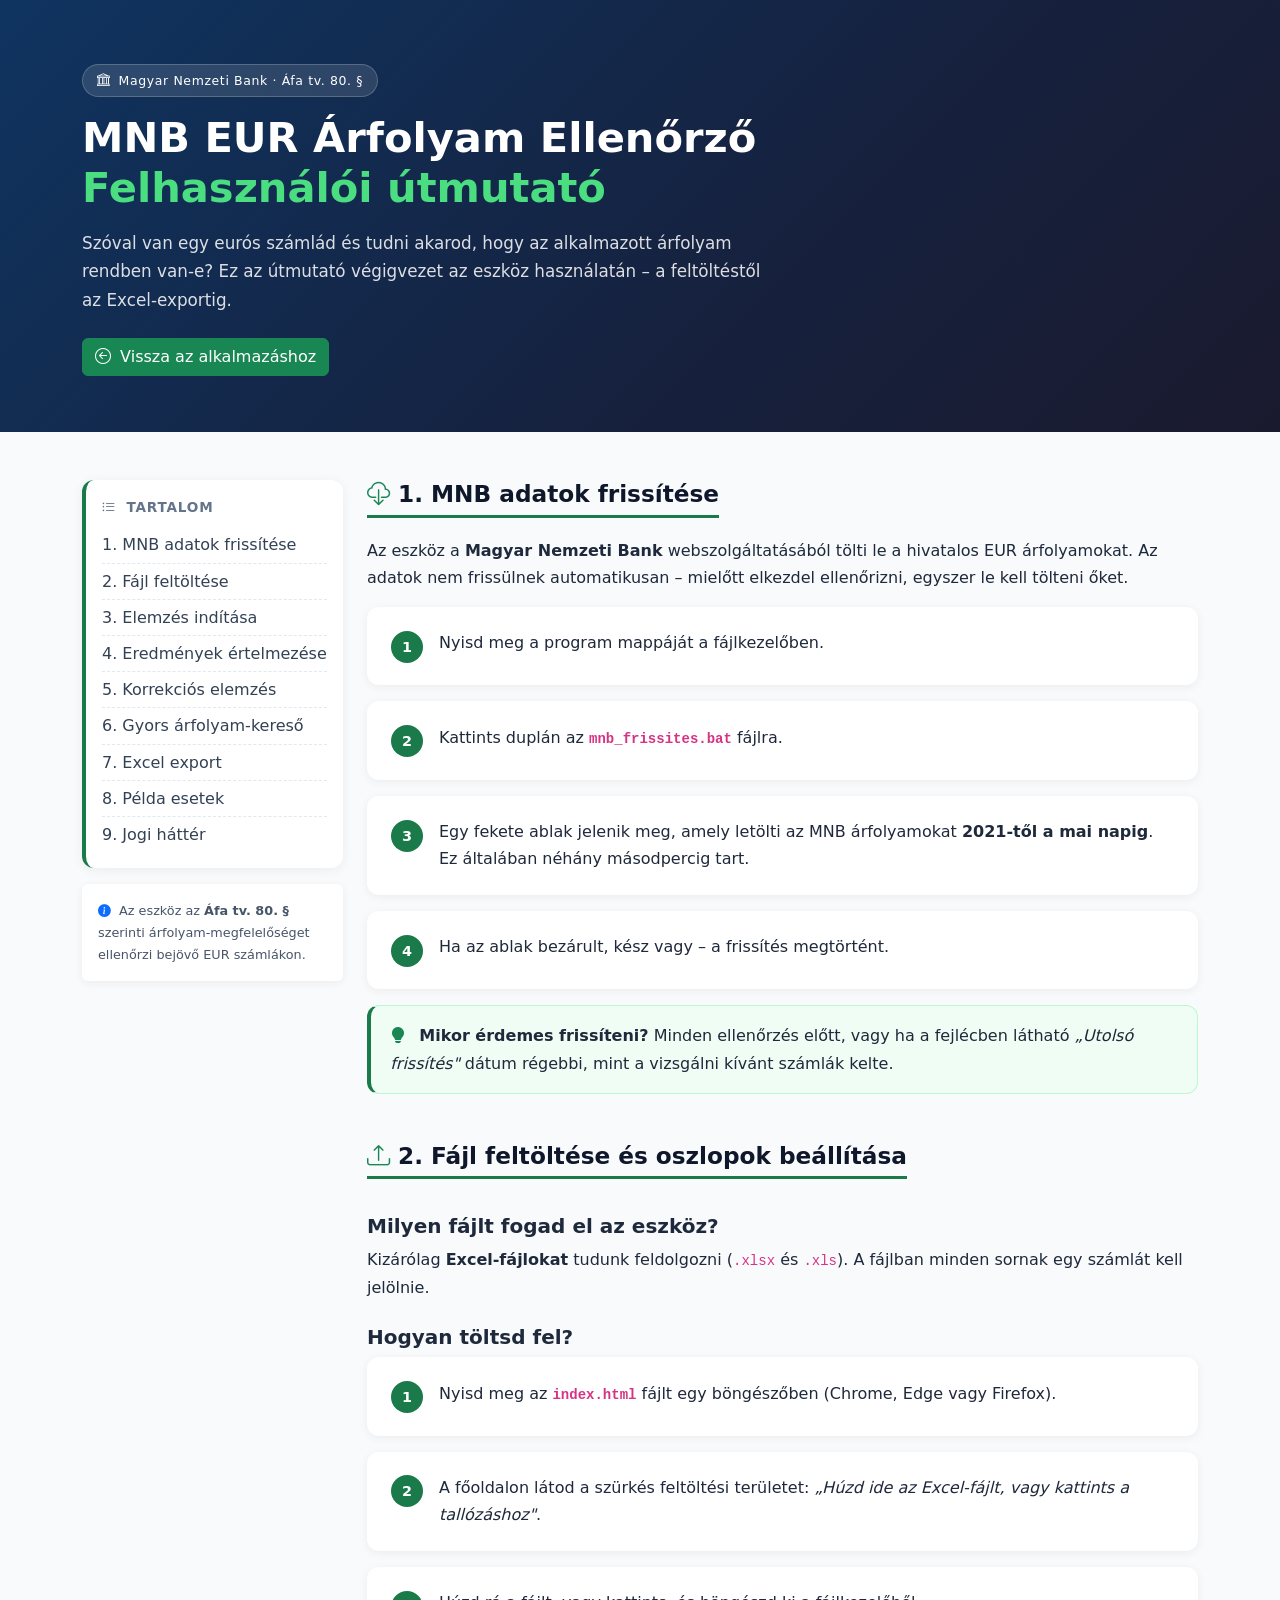
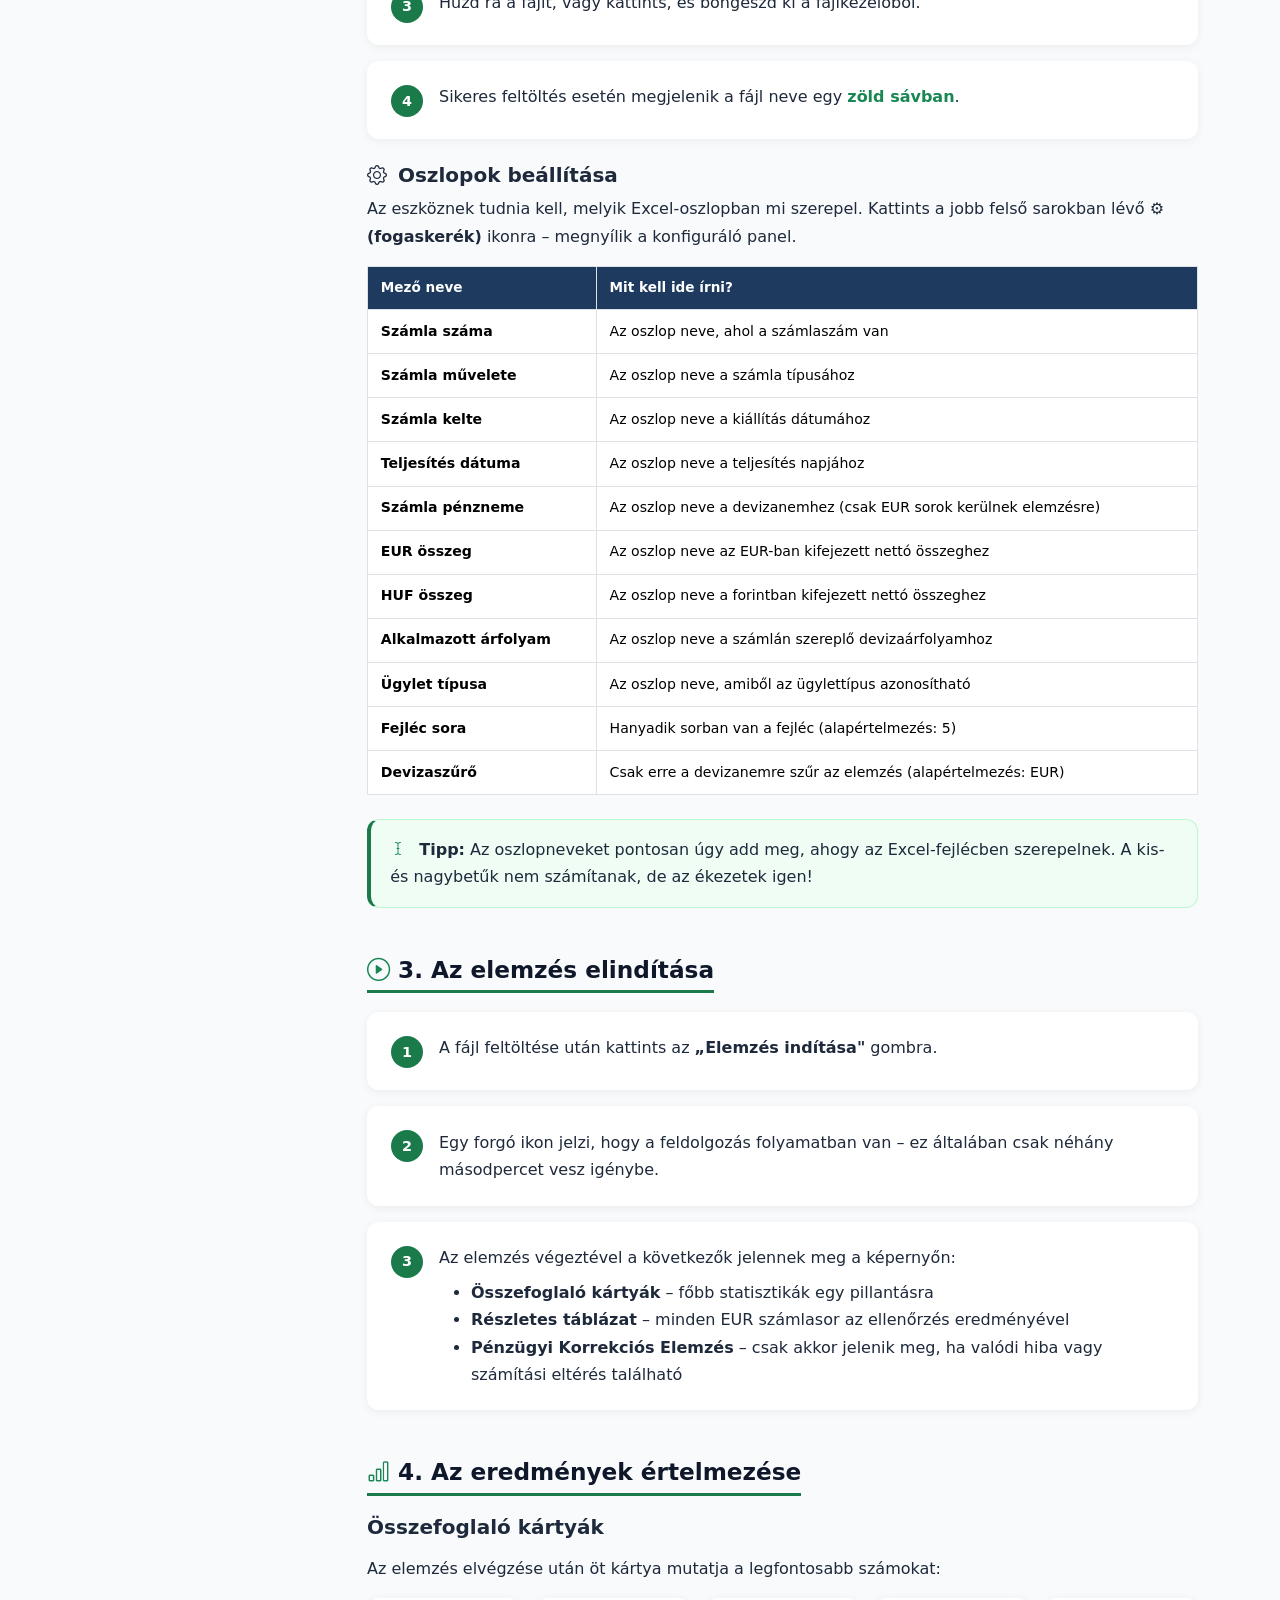
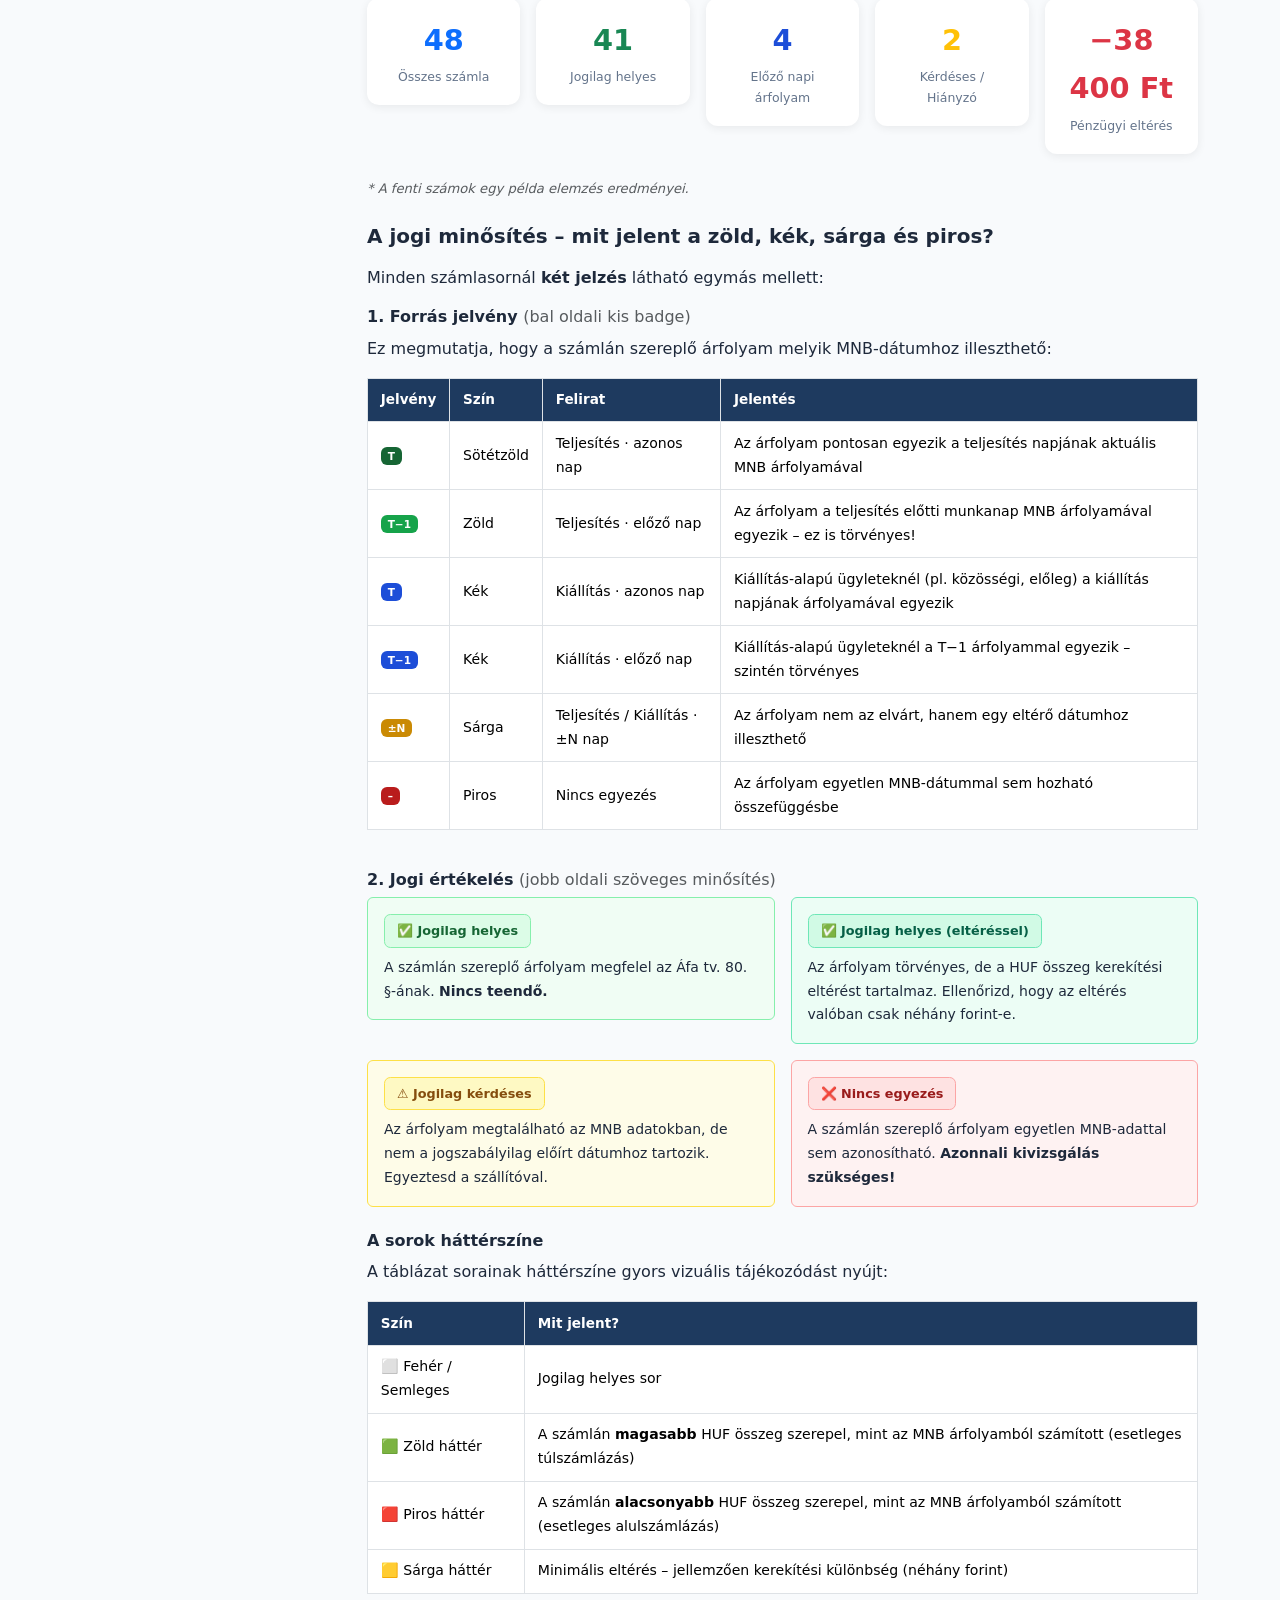
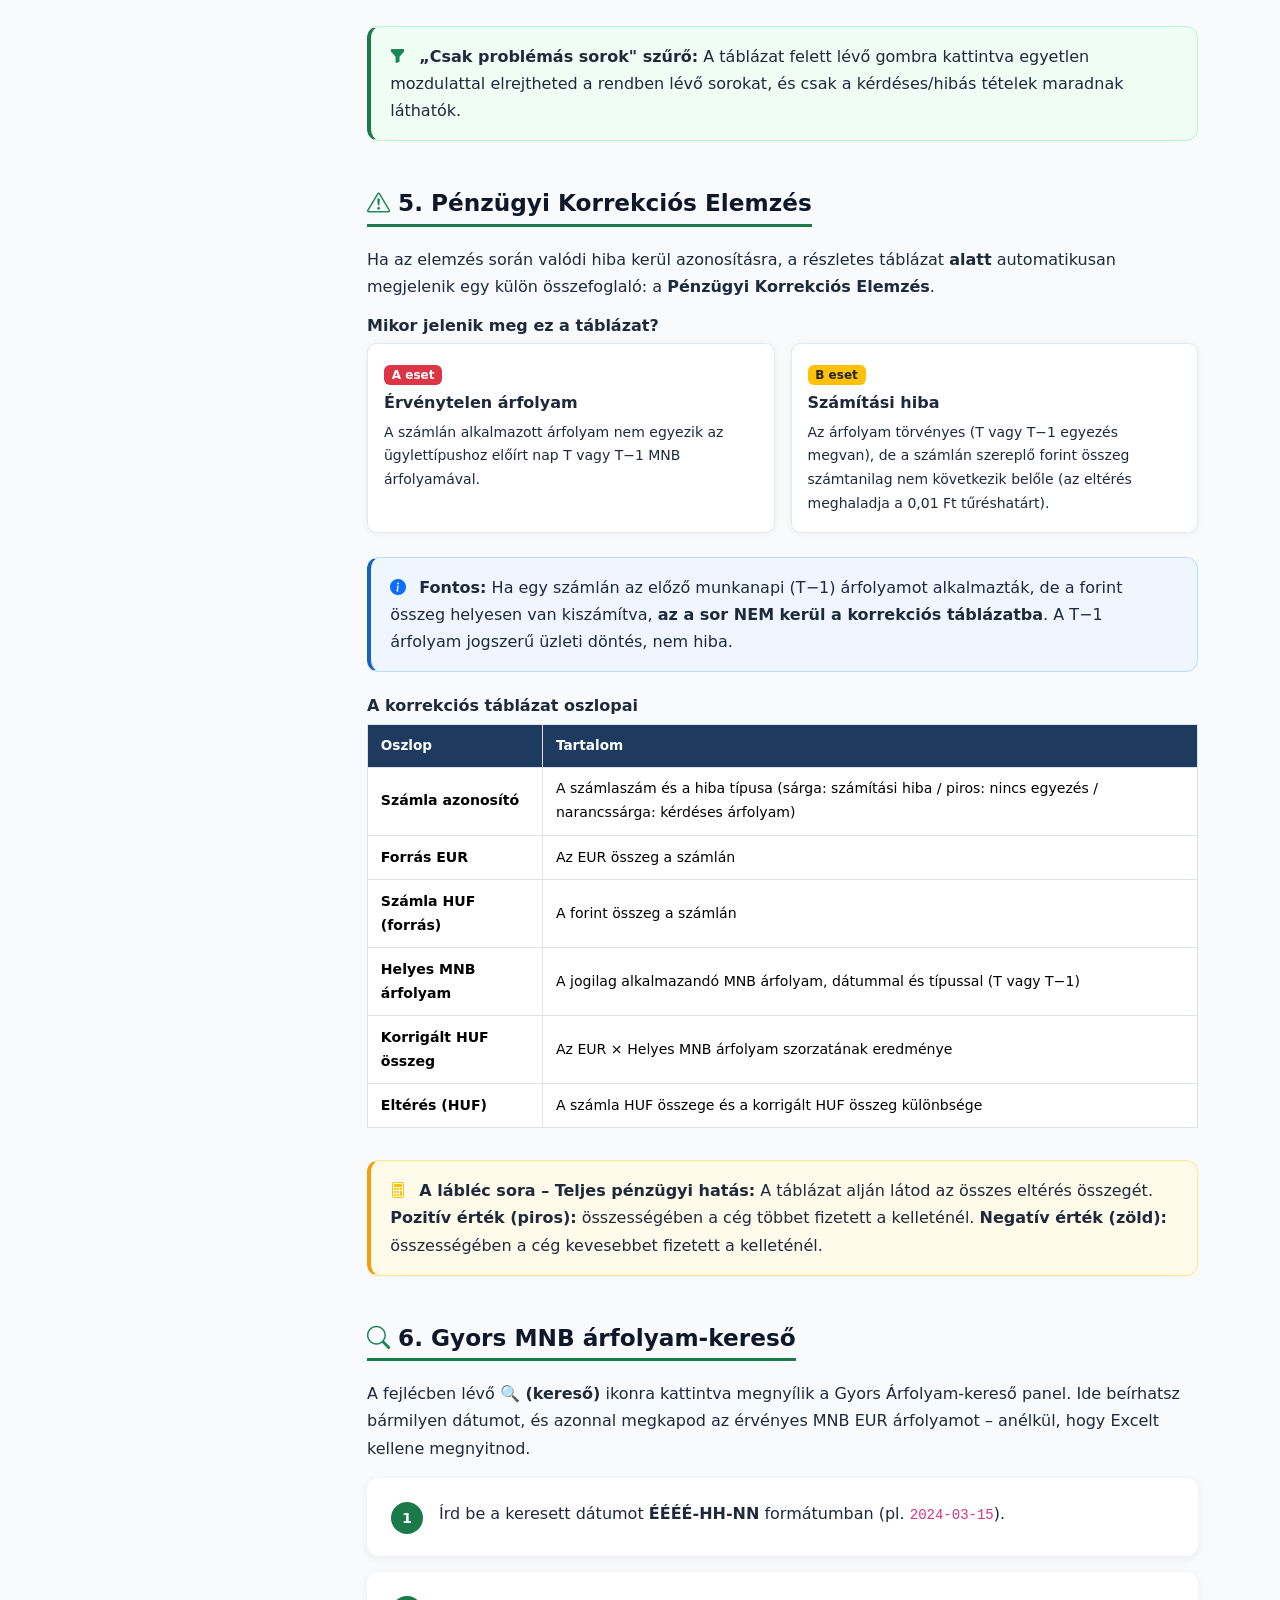
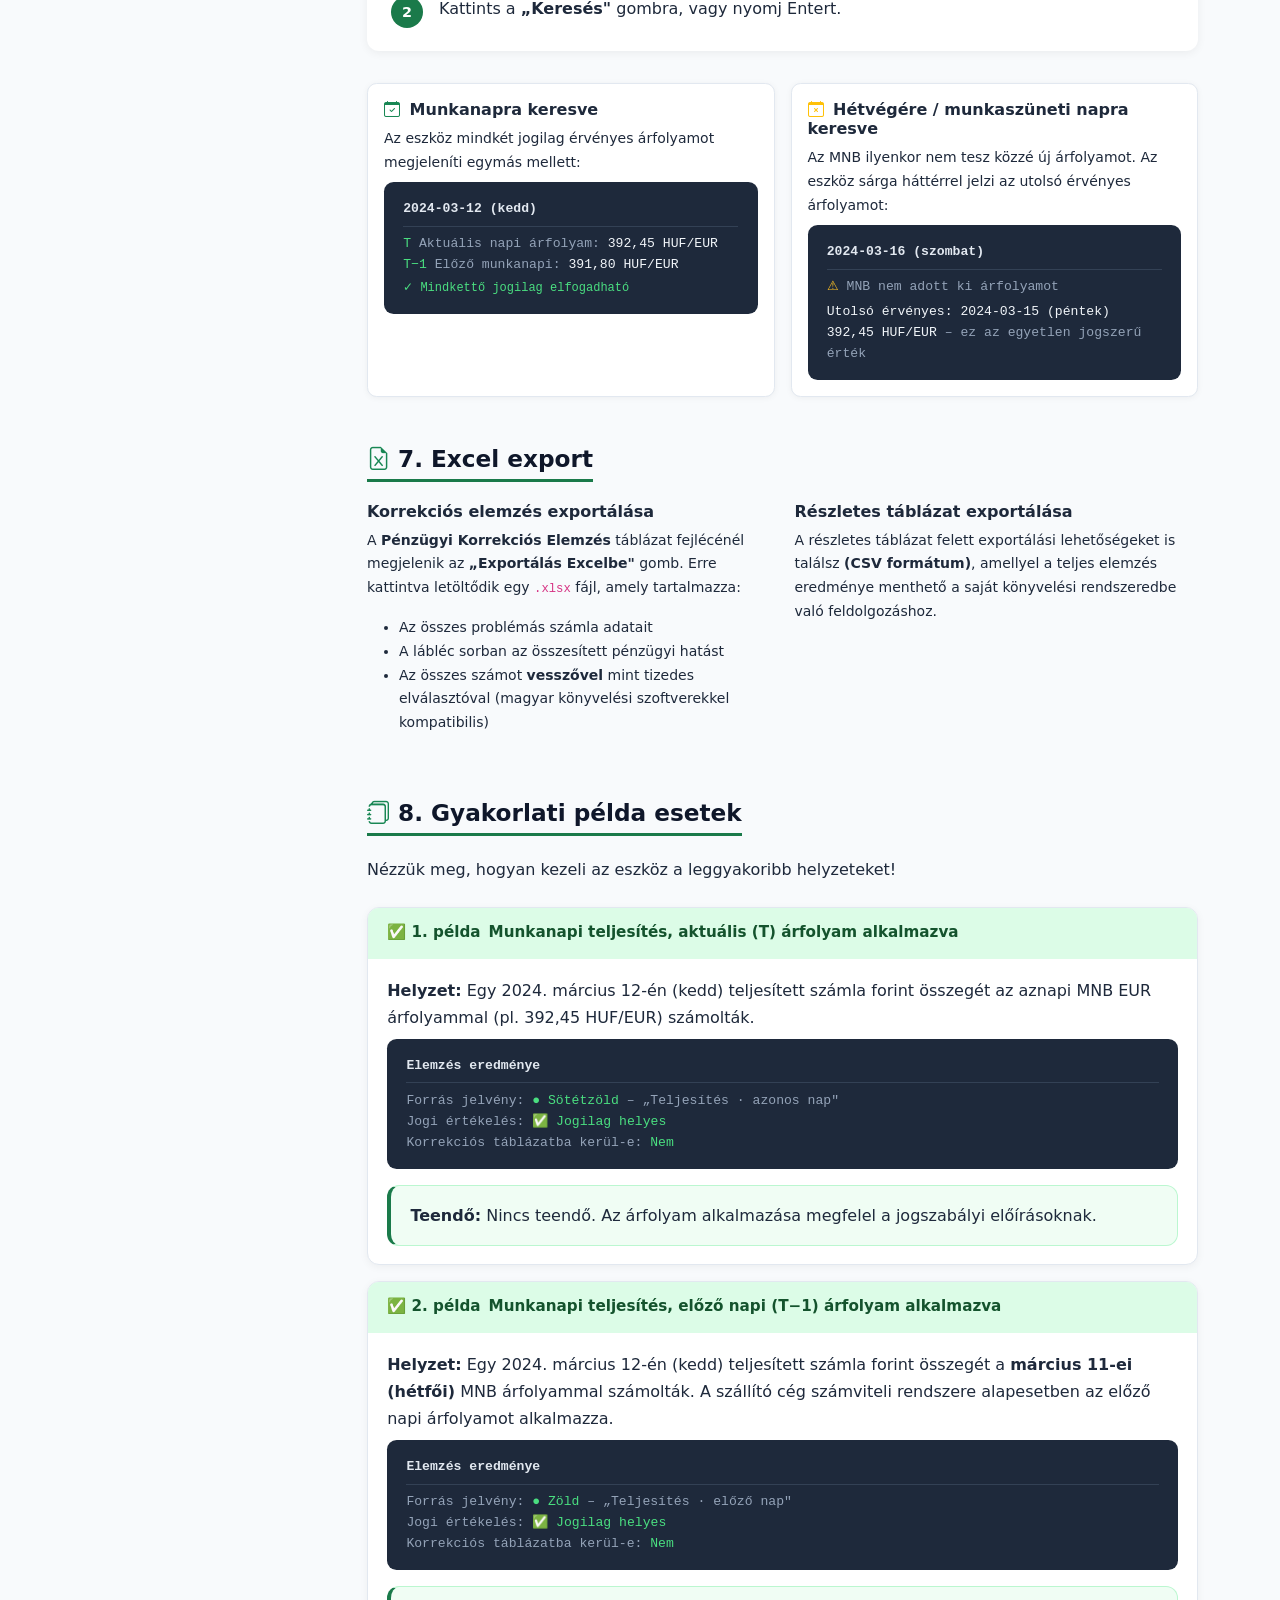
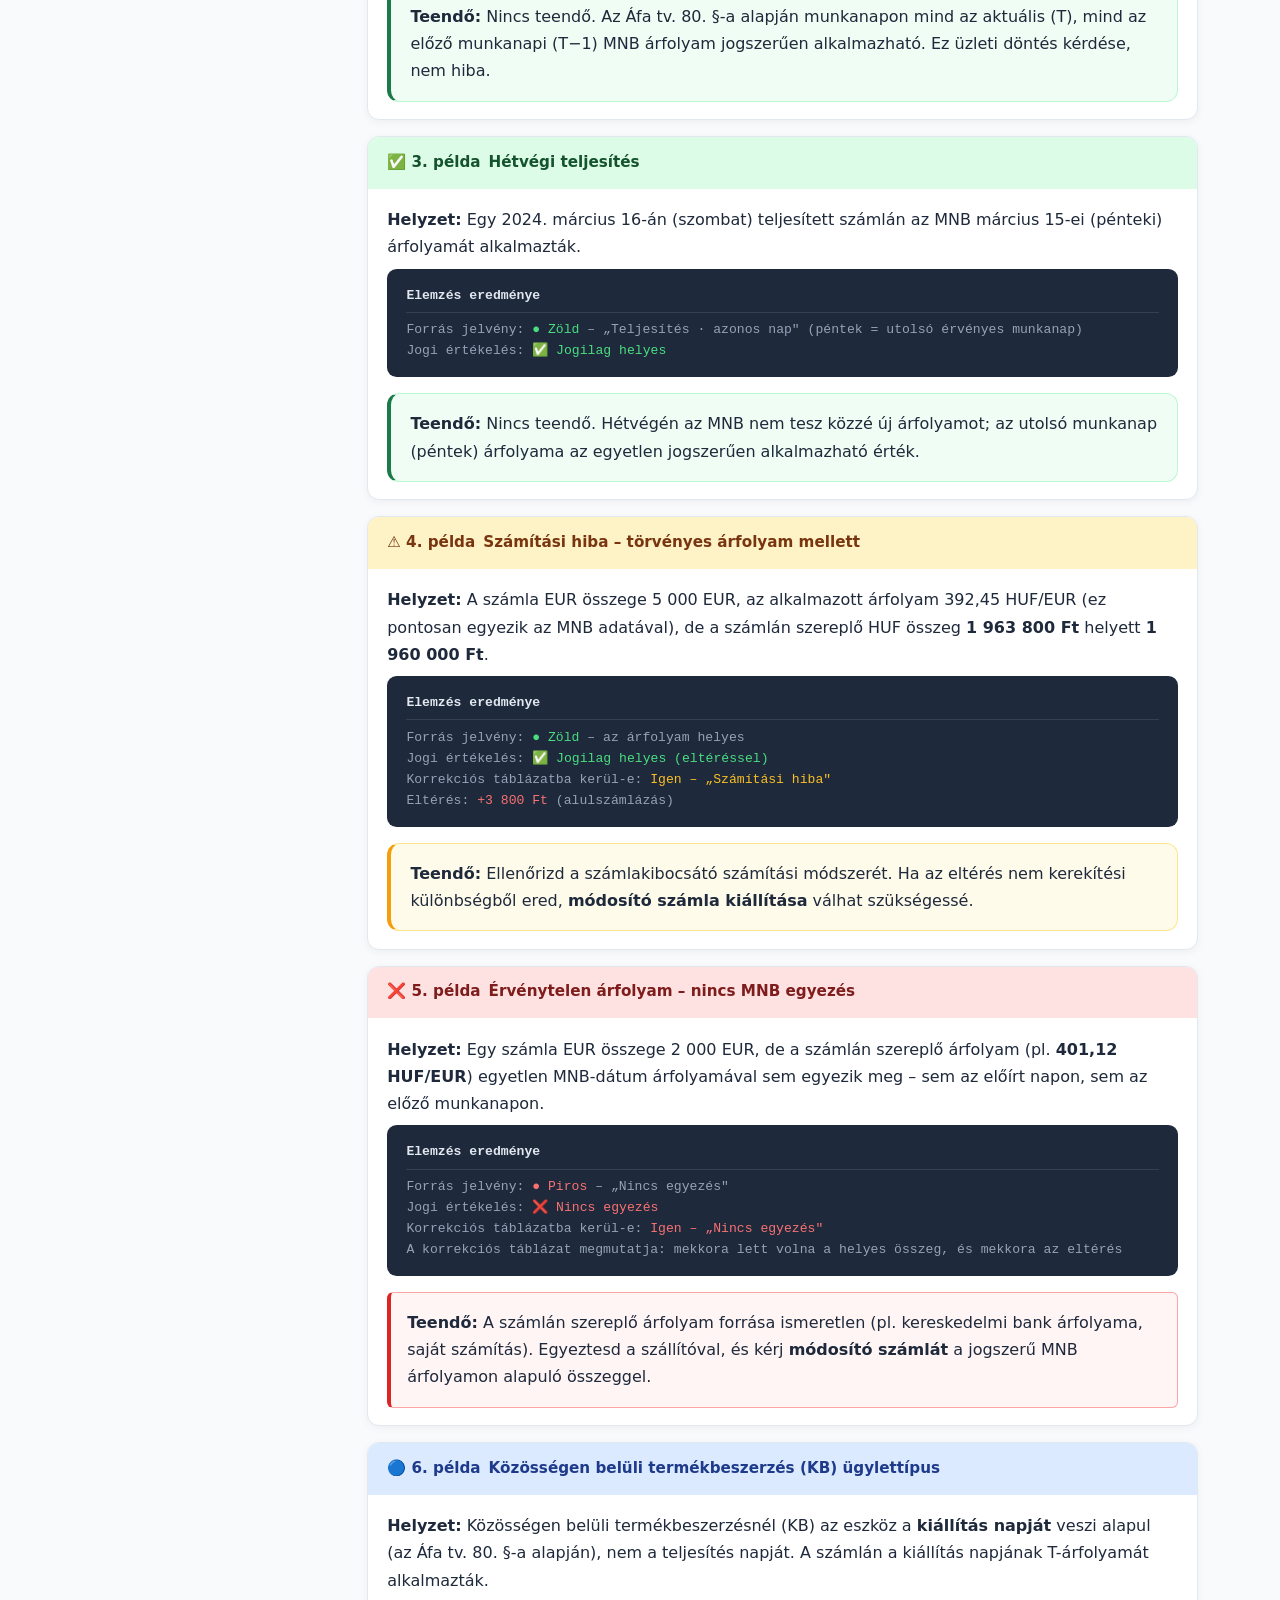
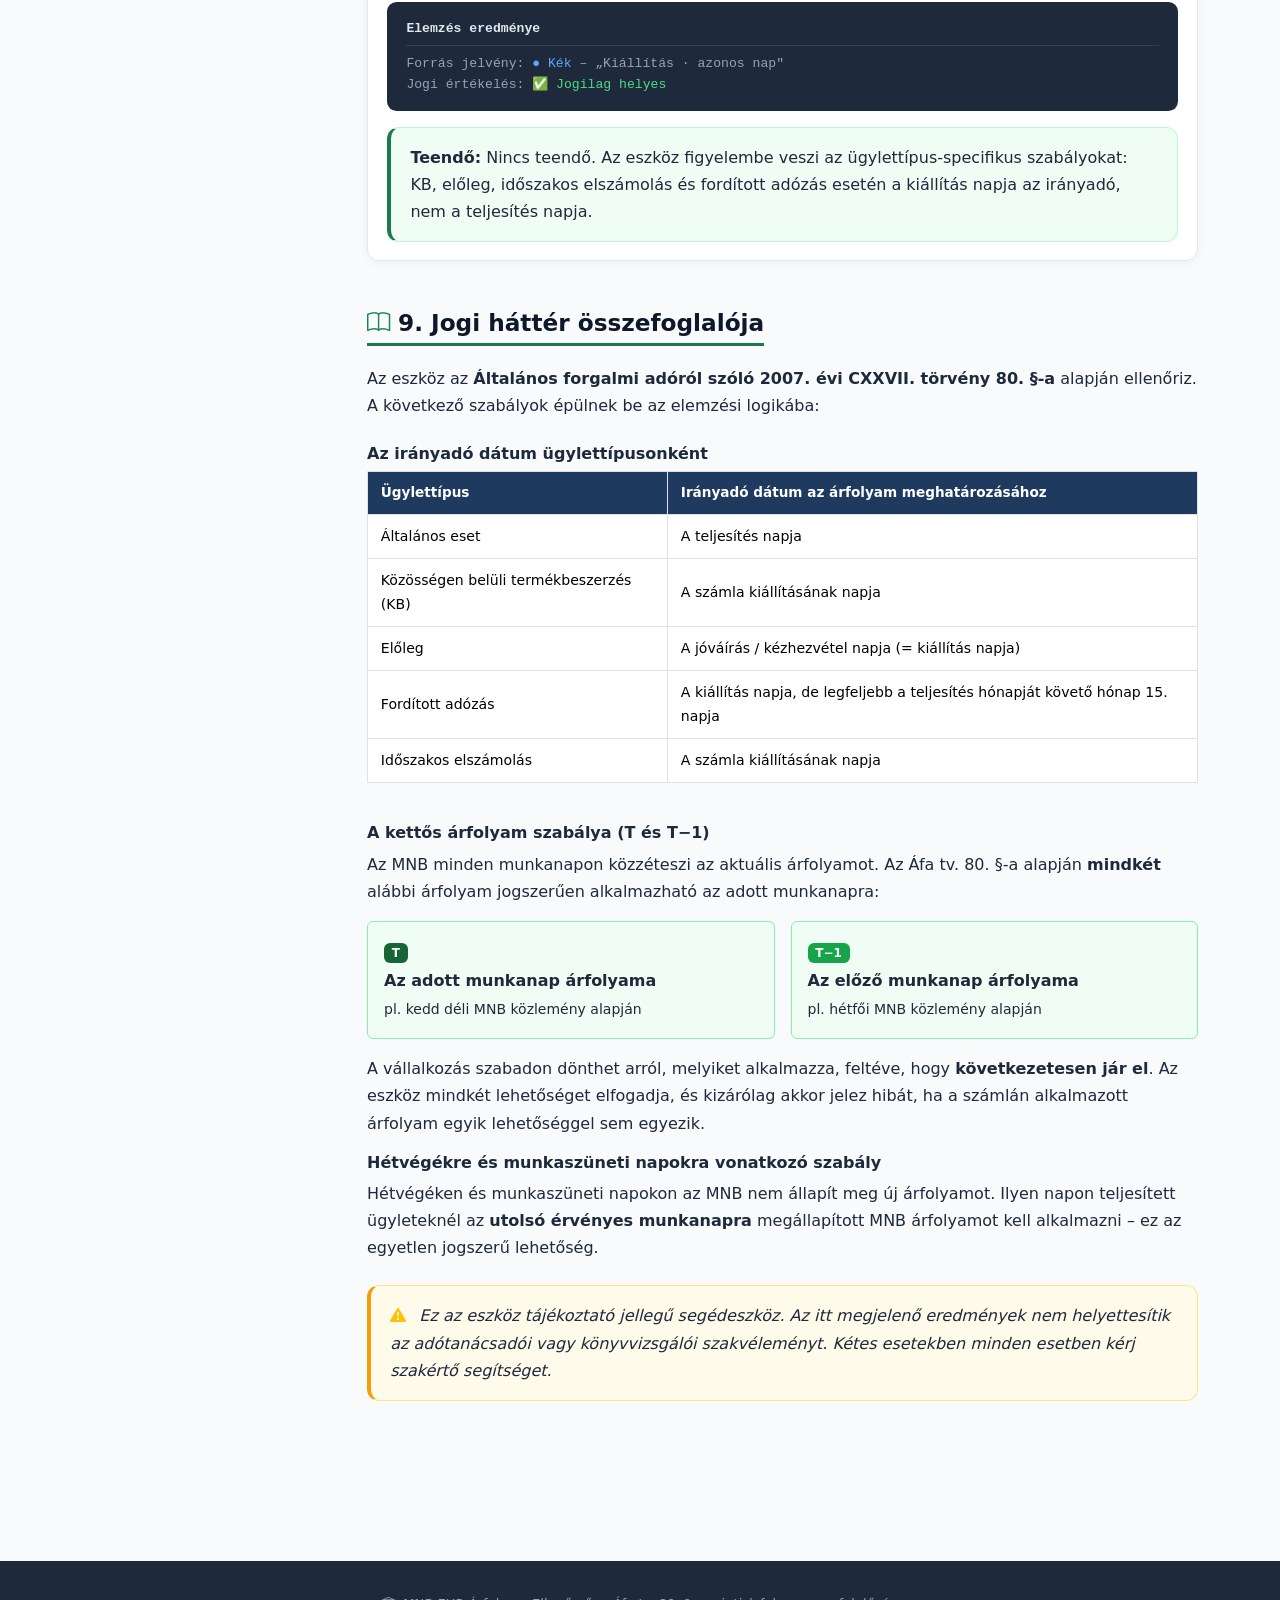
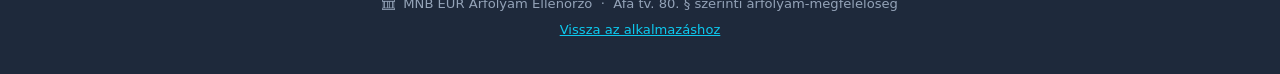
==== felhasznaloi-leiras.html @ d0b4d575 "Felhasználói leírás HTML oldal létrehozása Barátságos, tegező hangnemű felhasználói útmutató a READM" ====
<!DOCTYPE html>
<html lang="hu">
<head>
  <meta charset="UTF-8">
  <meta name="viewport" content="width=device-width, initial-scale=1.0">
  <title>Felhasználói leírás – MNB EUR Árfolyam Ellenőrző</title>

  <!-- Bootstrap 5.3 -->
  <link href="https://cdn.jsdelivr.net/npm/bootstrap@5.3.0/dist/css/bootstrap.min.css" rel="stylesheet">
  <!-- Bootstrap Icons -->
  <link rel="stylesheet" href="https://cdn.jsdelivr.net/npm/bootstrap-icons@1.11.0/font/bootstrap-icons.min.css">
  <!-- Font Awesome -->
  <link rel="stylesheet" href="https://cdnjs.cloudflare.com/ajax/libs/font-awesome/6.4.0/css/all.min.css">

  <style>
    :root {
      --brand-green:   #1a7a4a;
      --brand-blue:    #1565c0;
      --accent-amber:  #f59e0b;
      --accent-red:    #dc2626;
      --bg-light:      #f8fafc;
      --card-radius:   .75rem;
    }

    body {
      background: var(--bg-light);
      font-family: 'Segoe UI', system-ui, sans-serif;
      color: #1e293b;
      line-height: 1.7;
    }

    /* ── Hero ── */
    .hero {
      background: linear-gradient(135deg, #0f3460 0%, #16213e 60%, #1a1a2e 100%);
      color: #fff;
      padding: 4rem 0 3.5rem;
    }
    .hero .badge-pill {
      background: rgba(255,255,255,.12);
      border: 1px solid rgba(255,255,255,.2);
      color: #fff;
      border-radius: 50px;
      padding: .3rem .9rem;
      font-size: .78rem;
      letter-spacing: .05em;
    }
    .hero h1 { font-size: clamp(1.7rem, 4vw, 2.6rem); font-weight: 800; line-height: 1.2; }
    .hero .lead { font-size: 1.05rem; opacity: .85; max-width: 680px; }

    /* ── TOC ── */
    .toc-card {
      background: #fff;
      border-radius: var(--card-radius);
      border-left: 4px solid var(--brand-green);
      box-shadow: 0 2px 12px rgba(0,0,0,.06);
    }
    .toc-card a {
      color: #334155;
      text-decoration: none;
      display: block;
      padding: .25rem 0;
      border-bottom: 1px dashed #e2e8f0;
      transition: color .15s;
    }
    .toc-card a:last-child { border-bottom: none; }
    .toc-card a:hover { color: var(--brand-green); padding-left: 4px; }

    /* ── Section headings ── */
    .section-heading {
      font-size: 1.45rem;
      font-weight: 700;
      color: #0f172a;
      padding-bottom: .4rem;
      border-bottom: 3px solid var(--brand-green);
      display: inline-block;
      margin-bottom: 1.2rem;
    }

    /* ── Step cards ── */
    .step-card {
      background: #fff;
      border-radius: var(--card-radius);
      box-shadow: 0 2px 10px rgba(0,0,0,.06);
      padding: 1.4rem 1.5rem;
      margin-bottom: 1rem;
      display: flex;
      gap: 1rem;
      align-items: flex-start;
    }
    .step-num {
      background: var(--brand-green);
      color: #fff;
      width: 2rem;
      height: 2rem;
      border-radius: 50%;
      display: flex;
      align-items: center;
      justify-content: center;
      font-weight: 700;
      font-size: .9rem;
      flex-shrink: 0;
      margin-top: .1rem;
    }

    /* ── Info box ── */
    .info-box {
      background: #eff6ff;
      border: 1px solid #bfdbfe;
      border-left: 4px solid var(--brand-blue);
      border-radius: var(--card-radius);
      padding: 1rem 1.2rem;
    }
    .warning-box {
      background: #fffbeb;
      border: 1px solid #fde68a;
      border-left: 4px solid var(--accent-amber);
      border-radius: var(--card-radius);
      padding: 1rem 1.2rem;
    }
    .tip-box {
      background: #f0fdf4;
      border: 1px solid #bbf7d0;
      border-left: 4px solid var(--brand-green);
      border-radius: var(--card-radius);
      padding: 1rem 1.2rem;
    }

    /* ── Badge colours ── */
    .badge-darkgreen { background: #166534; color: #fff; }
    .badge-green     { background: #16a34a; color: #fff; }
    .badge-blue      { background: #1d4ed8; color: #fff; }
    .badge-yellow    { background: #ca8a04; color: #fff; }
    .badge-red       { background: #b91c1c; color: #fff; }

    /* ── Result badges ── */
    .result-ok      { background: #dcfce7; color: #166534; border: 1px solid #86efac; }
    .result-ok-dev  { background: #d1fae5; color: #065f46; border: 1px solid #6ee7b7; }
    .result-warn    { background: #fef9c3; color: #854d0e; border: 1px solid #fde047; }
    .result-err     { background: #fee2e2; color: #991b1b; border: 1px solid #fca5a5; }

    .result-badge {
      display: inline-block;
      border-radius: .4rem;
      padding: .3rem .75rem;
      font-size: .8rem;
      font-weight: 600;
    }

    /* ── Table styling ── */
    .doc-table th {
      background: #1e3a5f;
      color: #fff;
      font-weight: 600;
      font-size: .85rem;
    }
    .doc-table { font-size: .88rem; }
    .doc-table td, .doc-table th { padding: .6rem .8rem; vertical-align: middle; }
    .doc-table tbody tr:nth-child(even) { background: #f8fafc; }

    /* ── Example cards ── */
    .example-card {
      border-radius: var(--card-radius);
      border: 1px solid #e2e8f0;
      background: #fff;
      box-shadow: 0 2px 8px rgba(0,0,0,.05);
      overflow: hidden;
    }
    .example-card .example-header {
      padding: .8rem 1.2rem;
      font-weight: 700;
      font-size: .95rem;
      display: flex;
      align-items: center;
      gap: .5rem;
    }
    .ex-ok     .example-header { background: #dcfce7; color: #14532d; }
    .ex-warn   .example-header { background: #fef3c7; color: #78350f; }
    .ex-error  .example-header { background: #fee2e2; color: #7f1d1d; }
    .ex-blue   .example-header { background: #dbeafe; color: #1e3a8a; }
    .example-card .example-body { padding: 1.1rem 1.2rem; }

    /* ── Screenshot mock ── */
    .screen-mock {
      background: #1e293b;
      border-radius: .6rem;
      padding: 1rem 1.2rem;
      color: #94a3b8;
      font-family: monospace;
      font-size: .82rem;
      line-height: 1.6;
    }
    .screen-mock .sm-green { color: #4ade80; }
    .screen-mock .sm-blue  { color: #60a5fa; }
    .screen-mock .sm-red   { color: #f87171; }
    .screen-mock .sm-yellow{ color: #fbbf24; }
    .screen-mock .sm-white { color: #f1f5f9; }
    .screen-mock .sm-head  { color: #e2e8f0; font-weight: bold; border-bottom: 1px solid #334155; margin-bottom: .4rem; padding-bottom: .4rem; }

    /* ── Summary cards ── */
    .stat-card {
      background: #fff;
      border-radius: var(--card-radius);
      box-shadow: 0 2px 10px rgba(0,0,0,.07);
      padding: 1.1rem 1.2rem;
      text-align: center;
    }
    .stat-card .stat-num { font-size: 1.8rem; font-weight: 800; }
    .stat-card .stat-label { font-size: .78rem; color: #64748b; margin-top: .1rem; }

    /* ── Nav sticky ── */
    .doc-nav {
      position: sticky;
      top: 1rem;
    }

    /* ── Footer ── */
    .doc-footer {
      background: #1e293b;
      color: #94a3b8;
      font-size: .82rem;
      padding: 2rem 0;
      margin-top: 4rem;
      text-align: center;
    }

    @media (max-width: 767px) {
      .doc-nav { position: static; }
    }
  </style>
</head>
<body>

<!-- ══════════════════════════════════════════
     HERO
══════════════════════════════════════════ -->
<div class="hero">
  <div class="container">
    <span class="badge-pill mb-3 d-inline-block">
      <i class="bi bi-bank me-1"></i> Magyar Nemzeti Bank · Áfa tv. 80. §
    </span>
    <h1 class="mb-3">MNB EUR Árfolyam Ellenőrző<br><span style="color:#4ade80;">Felhasználói útmutató</span></h1>
    <p class="lead mb-4">
      Szóval van egy eurós számlád és tudni akarod, hogy az alkalmazott árfolyam rendben van-e?
      Ez az útmutató végigvezet az eszköz használatán – a feltöltéstől az Excel-exportig.
    </p>
    <a href="index.html" class="btn btn-success me-2">
      <i class="bi bi-arrow-left-circle me-1"></i> Vissza az alkalmazáshoz
    </a>
  </div>
</div>

<!-- ══════════════════════════════════════════
     TARTALOM
══════════════════════════════════════════ -->
<div class="container py-5">
  <div class="row g-4">

    <!-- ── Sidebar TOC ── -->
    <div class="col-lg-3 d-none d-lg-block">
      <div class="doc-nav">
        <div class="toc-card p-3">
          <p class="fw-bold mb-2" style="font-size:.85rem;color:#64748b;text-transform:uppercase;letter-spacing:.06em;">
            <i class="bi bi-list-ul me-1"></i> Tartalom
          </p>
          <a href="#frissites">1. MNB adatok frissítése</a>
          <a href="#feltoltes">2. Fájl feltöltése</a>
          <a href="#elemzes">3. Elemzés indítása</a>
          <a href="#eredmenyek">4. Eredmények értelmezése</a>
          <a href="#korrekcios">5. Korrekciós elemzés</a>
          <a href="#kereso">6. Gyors árfolyam-kereső</a>
          <a href="#export">7. Excel export</a>
          <a href="#peldak">8. Példa esetek</a>
          <a href="#jogi">9. Jogi háttér</a>
        </div>
        <div class="mt-3 p-3 rounded" style="background:#fff;box-shadow:0 2px 8px rgba(0,0,0,.06);font-size:.8rem;color:#475569;">
          <i class="bi bi-info-circle-fill text-primary me-1"></i>
          Az eszköz az <strong>Áfa tv. 80. §</strong> szerinti árfolyam-megfelelőséget ellenőrzi bejövő EUR számlákon.
        </div>
      </div>
    </div>

    <!-- ── Main content ── -->
    <div class="col-lg-9">

      <!-- ═══ 1. FRISSÍTÉS ═══ -->
      <section id="frissites" class="mb-5">
        <h2 class="section-heading"><i class="bi bi-cloud-download me-2 text-success"></i>1. MNB adatok frissítése</h2>
        <p>
          Az eszköz a <strong>Magyar Nemzeti Bank</strong> webszolgáltatásából tölti le a hivatalos EUR árfolyamokat.
          Az adatok nem frissülnek automatikusan – mielőtt elkezdel ellenőrizni, egyszer le kell tölteni őket.
        </p>

        <div class="step-card">
          <div class="step-num">1</div>
          <div>Nyisd meg a program mappáját a fájlkezelőben.</div>
        </div>
        <div class="step-card">
          <div class="step-num">2</div>
          <div>Kattints duplán az <strong><code>mnb_frissites.bat</code></strong> fájlra.</div>
        </div>
        <div class="step-card">
          <div class="step-num">3</div>
          <div>Egy fekete ablak jelenik meg, amely letölti az MNB árfolyamokat <strong>2021-től a mai napig</strong>. Ez általában néhány másodpercig tart.</div>
        </div>
        <div class="step-card">
          <div class="step-num">4</div>
          <div>Ha az ablak bezárult, kész vagy – a frissítés megtörtént.</div>
        </div>

        <div class="tip-box mt-3">
          <i class="bi bi-lightbulb-fill text-success me-2"></i>
          <strong>Mikor érdemes frissíteni?</strong> Minden ellenőrzés előtt, vagy ha a fejlécben látható
          <em>„Utolsó frissítés"</em> dátum régebbi, mint a vizsgálni kívánt számlák kelte.
        </div>
      </section>

      <!-- ═══ 2. FELTÖLTÉS ═══ -->
      <section id="feltoltes" class="mb-5">
        <h2 class="section-heading"><i class="bi bi-upload me-2 text-success"></i>2. Fájl feltöltése és oszlopok beállítása</h2>

        <h5 class="fw-semibold mt-3 mb-2">Milyen fájlt fogad el az eszköz?</h5>
        <p>
          Kizárólag <strong>Excel-fájlokat</strong> tudunk feldolgozni (<code>.xlsx</code> és <code>.xls</code>).
          A fájlban minden sornak egy számlát kell jelölnie.
        </p>

        <h5 class="fw-semibold mt-4 mb-2">Hogyan töltsd fel?</h5>
        <div class="step-card">
          <div class="step-num">1</div>
          <div>Nyisd meg az <strong><code>index.html</code></strong> fájlt egy böngészőben (Chrome, Edge vagy Firefox).</div>
        </div>
        <div class="step-card">
          <div class="step-num">2</div>
          <div>A főoldalon látod a szürkés feltöltési területet: <em>„Húzd ide az Excel-fájlt, vagy kattints a tallózáshoz"</em>.</div>
        </div>
        <div class="step-card">
          <div class="step-num">3</div>
          <div>Húzd rá a fájlt, vagy kattints, és böngészd ki a fájlkezelőből.</div>
        </div>
        <div class="step-card">
          <div class="step-num">4</div>
          <div>Sikeres feltöltés esetén megjelenik a fájl neve egy <span class="text-success fw-bold">zöld sávban</span>.</div>
        </div>

        <h5 class="fw-semibold mt-4 mb-2"><i class="bi bi-gear me-1"></i> Oszlopok beállítása</h5>
        <p>
          Az eszköznek tudnia kell, melyik Excel-oszlopban mi szerepel.
          Kattints a jobb felső sarokban lévő <strong>⚙ (fogaskerék)</strong> ikonra – megnyílik a konfiguráló panel.
        </p>

        <div class="table-responsive mt-2">
          <table class="table doc-table table-bordered align-middle">
            <thead>
              <tr>
                <th>Mező neve</th>
                <th>Mit kell ide írni?</th>
              </tr>
            </thead>
            <tbody>
              <tr><td><strong>Számla száma</strong></td><td>Az oszlop neve, ahol a számlaszám van</td></tr>
              <tr><td><strong>Számla művelete</strong></td><td>Az oszlop neve a számla típusához</td></tr>
              <tr><td><strong>Számla kelte</strong></td><td>Az oszlop neve a kiállítás dátumához</td></tr>
              <tr><td><strong>Teljesítés dátuma</strong></td><td>Az oszlop neve a teljesítés napjához</td></tr>
              <tr><td><strong>Számla pénzneme</strong></td><td>Az oszlop neve a devizanemhez (csak EUR sorok kerülnek elemzésre)</td></tr>
              <tr><td><strong>EUR összeg</strong></td><td>Az oszlop neve az EUR-ban kifejezett nettó összeghez</td></tr>
              <tr><td><strong>HUF összeg</strong></td><td>Az oszlop neve a forintban kifejezett nettó összeghez</td></tr>
              <tr><td><strong>Alkalmazott árfolyam</strong></td><td>Az oszlop neve a számlán szereplő devizaárfolyamhoz</td></tr>
              <tr><td><strong>Ügylet típusa</strong></td><td>Az oszlop neve, amiből az ügylettípus azonosítható</td></tr>
              <tr><td><strong>Fejléc sora</strong></td><td>Hanyadik sorban van a fejléc (alapértelmezés: 5)</td></tr>
              <tr><td><strong>Devizaszűrő</strong></td><td>Csak erre a devizanemre szűr az elemzés (alapértelmezés: EUR)</td></tr>
            </tbody>
          </table>
        </div>

        <div class="tip-box mt-2">
          <i class="bi bi-cursor-text text-success me-2"></i>
          <strong>Tipp:</strong> Az oszlopneveket pontosan úgy add meg, ahogy az Excel-fejlécben szerepelnek. A kis- és nagybetűk nem számítanak, de az ékezetek igen!
        </div>
      </section>

      <!-- ═══ 3. ELEMZÉS ═══ -->
      <section id="elemzes" class="mb-5">
        <h2 class="section-heading"><i class="bi bi-play-circle me-2 text-success"></i>3. Az elemzés elindítása</h2>

        <div class="step-card">
          <div class="step-num">1</div>
          <div>A fájl feltöltése után kattints az <strong>„Elemzés indítása"</strong> gombra.</div>
        </div>
        <div class="step-card">
          <div class="step-num">2</div>
          <div>Egy forgó ikon jelzi, hogy a feldolgozás folyamatban van – ez általában csak néhány másodpercet vesz igénybe.</div>
        </div>
        <div class="step-card">
          <div class="step-num">3</div>
          <div>Az elemzés végeztével a következők jelennek meg a képernyőn:
            <ul class="mt-2 mb-0">
              <li><strong>Összefoglaló kártyák</strong> – főbb statisztikák egy pillantásra</li>
              <li><strong>Részletes táblázat</strong> – minden EUR számlasor az ellenőrzés eredményével</li>
              <li><strong>Pénzügyi Korrekciós Elemzés</strong> – csak akkor jelenik meg, ha valódi hiba vagy számítási eltérés található</li>
            </ul>
          </div>
        </div>
      </section>

      <!-- ═══ 4. EREDMÉNYEK ═══ -->
      <section id="eredmenyek" class="mb-5">
        <h2 class="section-heading"><i class="bi bi-bar-chart me-2 text-success"></i>4. Az eredmények értelmezése</h2>

        <h5 class="fw-semibold mb-3">Összefoglaló kártyák</h5>
        <p>Az elemzés elvégzése után öt kártya mutatja a legfontosabb számokat:</p>

        <!-- Demo stat cards -->
        <div class="row g-3 mb-4">
          <div class="col-6 col-md-4 col-lg">
            <div class="stat-card">
              <div class="stat-num text-primary">48</div>
              <div class="stat-label">Összes számla</div>
            </div>
          </div>
          <div class="col-6 col-md-4 col-lg">
            <div class="stat-card">
              <div class="stat-num text-success">41</div>
              <div class="stat-label">Jogilag helyes</div>
            </div>
          </div>
          <div class="col-6 col-md-4 col-lg">
            <div class="stat-card">
              <div class="stat-num" style="color:#1d4ed8;">4</div>
              <div class="stat-label">Előző napi árfolyam</div>
            </div>
          </div>
          <div class="col-6 col-md-4 col-lg">
            <div class="stat-card">
              <div class="stat-num text-warning">2</div>
              <div class="stat-label">Kérdéses / Hiányzó</div>
            </div>
          </div>
          <div class="col-6 col-md-4 col-lg">
            <div class="stat-card">
              <div class="stat-num text-danger">−38 400 Ft</div>
              <div class="stat-label">Pénzügyi eltérés</div>
            </div>
          </div>
        </div>
        <p class="text-muted" style="font-size:.82rem;"><em>* A fenti számok egy példa elemzés eredményei.</em></p>

        <!-- Forrás jelvény -->
        <h5 class="fw-semibold mt-4 mb-3">A jogi minősítés – mit jelent a zöld, kék, sárga és piros?</h5>
        <p>Minden számlasornál <strong>két jelzés</strong> látható egymás mellett:</p>

        <h6 class="fw-bold mt-3 mb-2">1. Forrás jelvény <span class="text-muted fw-normal">(bal oldali kis badge)</span></h6>
        <p>Ez megmutatja, hogy a számlán szereplő árfolyam melyik MNB-dátumhoz illeszthető:</p>

        <div class="table-responsive">
          <table class="table doc-table table-bordered">
            <thead>
              <tr>
                <th>Jelvény</th>
                <th>Szín</th>
                <th>Felirat</th>
                <th>Jelentés</th>
              </tr>
            </thead>
            <tbody>
              <tr>
                <td><span class="badge badge-darkgreen">T</span></td>
                <td>Sötétzöld</td>
                <td>Teljesítés · azonos nap</td>
                <td>Az árfolyam pontosan egyezik a teljesítés napjának aktuális MNB árfolyamával</td>
              </tr>
              <tr>
                <td><span class="badge badge-green">T−1</span></td>
                <td>Zöld</td>
                <td>Teljesítés · előző nap</td>
                <td>Az árfolyam a teljesítés előtti munkanap MNB árfolyamával egyezik – ez is törvényes!</td>
              </tr>
              <tr>
                <td><span class="badge badge-blue">T</span></td>
                <td>Kék</td>
                <td>Kiállítás · azonos nap</td>
                <td>Kiállítás-alapú ügyleteknél (pl. közösségi, előleg) a kiállítás napjának árfolyamával egyezik</td>
              </tr>
              <tr>
                <td><span class="badge badge-blue">T−1</span></td>
                <td>Kék</td>
                <td>Kiállítás · előző nap</td>
                <td>Kiállítás-alapú ügyleteknél a T−1 árfolyammal egyezik – szintén törvényes</td>
              </tr>
              <tr>
                <td><span class="badge badge-yellow">±N</span></td>
                <td>Sárga</td>
                <td>Teljesítés / Kiállítás · ±N nap</td>
                <td>Az árfolyam nem az elvárt, hanem egy eltérő dátumhoz illeszthető</td>
              </tr>
              <tr>
                <td><span class="badge badge-red">–</span></td>
                <td>Piros</td>
                <td>Nincs egyezés</td>
                <td>Az árfolyam egyetlen MNB-dátummal sem hozható összefüggésbe</td>
              </tr>
            </tbody>
          </table>
        </div>

        <h6 class="fw-bold mt-4 mb-2">2. Jogi értékelés <span class="text-muted fw-normal">(jobb oldali szöveges minősítés)</span></h6>

        <div class="row g-3">
          <div class="col-md-6">
            <div class="p-3 rounded" style="background:#f0fdf4;border:1px solid #86efac;">
              <span class="result-badge result-ok">✅ Jogilag helyes</span>
              <p class="mt-2 mb-0 small">A számlán szereplő árfolyam megfelel az Áfa tv. 80. §-ának. <strong>Nincs teendő.</strong></p>
            </div>
          </div>
          <div class="col-md-6">
            <div class="p-3 rounded" style="background:#ecfdf5;border:1px solid #6ee7b7;">
              <span class="result-badge result-ok-dev">✅ Jogilag helyes (eltéréssel)</span>
              <p class="mt-2 mb-0 small">Az árfolyam törvényes, de a HUF összeg kerekítési eltérést tartalmaz. Ellenőrizd, hogy az eltérés valóban csak néhány forint-e.</p>
            </div>
          </div>
          <div class="col-md-6">
            <div class="p-3 rounded" style="background:#fefce8;border:1px solid #fde047;">
              <span class="result-badge result-warn">⚠️ Jogilag kérdéses</span>
              <p class="mt-2 mb-0 small">Az árfolyam megtalálható az MNB adatokban, de nem a jogszabályilag előírt dátumhoz tartozik. Egyeztesd a szállítóval.</p>
            </div>
          </div>
          <div class="col-md-6">
            <div class="p-3 rounded" style="background:#fef2f2;border:1px solid #fca5a5;">
              <span class="result-badge result-err">❌ Nincs egyezés</span>
              <p class="mt-2 mb-0 small">A számlán szereplő árfolyam egyetlen MNB-adattal sem azonosítható. <strong>Azonnali kivizsgálás szükséges!</strong></p>
            </div>
          </div>
        </div>

        <!-- Háttérszínek -->
        <h6 class="fw-bold mt-4 mb-2">A sorok háttérszíne</h6>
        <p>A táblázat sorainak háttérszíne gyors vizuális tájékozódást nyújt:</p>
        <div class="table-responsive">
          <table class="table doc-table table-bordered">
            <thead>
              <tr><th>Szín</th><th>Mit jelent?</th></tr>
            </thead>
            <tbody>
              <tr><td>⬜ Fehér / Semleges</td><td>Jogilag helyes sor</td></tr>
              <tr style="background:#dcfce7;"><td>🟩 Zöld háttér</td><td>A számlán <strong>magasabb</strong> HUF összeg szerepel, mint az MNB árfolyamból számított (esetleges túlszámlázás)</td></tr>
              <tr style="background:#fee2e2;"><td>🟥 Piros háttér</td><td>A számlán <strong>alacsonyabb</strong> HUF összeg szerepel, mint az MNB árfolyamból számított (esetleges alulszámlázás)</td></tr>
              <tr style="background:#fef9c3;"><td>🟨 Sárga háttér</td><td>Minimális eltérés – jellemzően kerekítési különbség (néhány forint)</td></tr>
            </tbody>
          </table>
        </div>

        <div class="tip-box mt-3">
          <i class="bi bi-funnel-fill text-success me-2"></i>
          <strong>„Csak problémás sorok" szűrő:</strong> A táblázat felett lévő gombra kattintva egyetlen mozdulattal elrejtheted a rendben lévő sorokat, és csak a kérdéses/hibás tételek maradnak láthatók.
        </div>
      </section>

      <!-- ═══ 5. KORREKCIÓS ═══ -->
      <section id="korrekcios" class="mb-5">
        <h2 class="section-heading"><i class="bi bi-exclamation-triangle me-2 text-success"></i>5. Pénzügyi Korrekciós Elemzés</h2>
        <p>
          Ha az elemzés során valódi hiba kerül azonosításra, a részletes táblázat <strong>alatt</strong> automatikusan
          megjelenik egy külön összefoglaló: a <strong>Pénzügyi Korrekciós Elemzés</strong>.
        </p>

        <h6 class="fw-bold mt-3 mb-2">Mikor jelenik meg ez a táblázat?</h6>
        <div class="row g-3 mb-4">
          <div class="col-md-6">
            <div class="p-3 h-100" style="background:#fff;border-radius:.6rem;border:1px solid #e2e8f0;box-shadow:0 1px 6px rgba(0,0,0,.05);">
              <span class="badge bg-danger mb-2">A eset</span>
              <h6 class="fw-semibold">Érvénytelen árfolyam</h6>
              <p class="small mb-0">A számlán alkalmazott árfolyam nem egyezik az ügylettípushoz előírt nap T vagy T−1 MNB árfolyamával.</p>
            </div>
          </div>
          <div class="col-md-6">
            <div class="p-3 h-100" style="background:#fff;border-radius:.6rem;border:1px solid #e2e8f0;box-shadow:0 1px 6px rgba(0,0,0,.05);">
              <span class="badge bg-warning text-dark mb-2">B eset</span>
              <h6 class="fw-semibold">Számítási hiba</h6>
              <p class="small mb-0">Az árfolyam törvényes (T vagy T−1 egyezés megvan), de a számlán szereplő forint összeg számtanilag nem következik belőle (az eltérés meghaladja a 0,01 Ft tűréshatárt).</p>
            </div>
          </div>
        </div>

        <div class="info-box mb-4">
          <i class="bi bi-info-circle-fill text-primary me-2"></i>
          <strong>Fontos:</strong> Ha egy számlán az előző munkanapi (T−1) árfolyamot alkalmazták, de a forint összeg helyesen van kiszámítva, <strong>az a sor NEM kerül a korrekciós táblázatba</strong>. A T−1 árfolyam jogszerű üzleti döntés, nem hiba.
        </div>

        <h6 class="fw-bold mb-2">A korrekciós táblázat oszlopai</h6>
        <div class="table-responsive">
          <table class="table doc-table table-bordered">
            <thead>
              <tr><th>Oszlop</th><th>Tartalom</th></tr>
            </thead>
            <tbody>
              <tr><td><strong>Számla azonosító</strong></td><td>A számlaszám és a hiba típusa (sárga: számítási hiba / piros: nincs egyezés / narancssárga: kérdéses árfolyam)</td></tr>
              <tr><td><strong>Forrás EUR</strong></td><td>Az EUR összeg a számlán</td></tr>
              <tr><td><strong>Számla HUF (forrás)</strong></td><td>A forint összeg a számlán</td></tr>
              <tr><td><strong>Helyes MNB árfolyam</strong></td><td>A jogilag alkalmazandó MNB árfolyam, dátummal és típussal (T vagy T−1)</td></tr>
              <tr><td><strong>Korrigált HUF összeg</strong></td><td>Az EUR × Helyes MNB árfolyam szorzatának eredménye</td></tr>
              <tr><td><strong>Eltérés (HUF)</strong></td><td>A számla HUF összege és a korrigált HUF összeg különbsége</td></tr>
            </tbody>
          </table>
        </div>

        <div class="warning-box mt-3">
          <i class="bi bi-calculator text-warning me-2"></i>
          <strong>A lábléc sora – Teljes pénzügyi hatás:</strong> A táblázat alján látod az összes eltérés összegét.
          <strong>Pozitív érték (piros):</strong> összességében a cég többet fizetett a kelleténél.
          <strong>Negatív érték (zöld):</strong> összességében a cég kevesebbet fizetett a kelleténél.
        </div>
      </section>

      <!-- ═══ 6. KERESŐ ═══ -->
      <section id="kereso" class="mb-5">
        <h2 class="section-heading"><i class="bi bi-search me-2 text-success"></i>6. Gyors MNB árfolyam-kereső</h2>
        <p>
          A fejlécben lévő <strong>🔍 (kereső)</strong> ikonra kattintva megnyílik a Gyors Árfolyam-kereső panel.
          Ide beírhatsz bármilyen dátumot, és azonnal megkapod az érvényes MNB EUR árfolyamot – anélkül, hogy Excelt kellene megnyitnod.
        </p>

        <div class="step-card">
          <div class="step-num">1</div>
          <div>Írd be a keresett dátumot <strong>ÉÉÉÉ-HH-NN</strong> formátumban (pl. <code>2024-03-15</code>).</div>
        </div>
        <div class="step-card">
          <div class="step-num">2</div>
          <div>Kattints a <strong>„Keresés"</strong> gombra, vagy nyomj Entert.</div>
        </div>

        <div class="row g-3 mt-2">
          <div class="col-md-6">
            <div class="p-3 h-100" style="background:#fff;border-radius:.6rem;border:1px solid #e2e8f0;box-shadow:0 1px 6px rgba(0,0,0,.05);">
              <h6 class="fw-semibold"><i class="bi bi-calendar-check text-success me-1"></i> Munkanapra keresve</h6>
              <p class="small mb-2">Az eszköz mindkét jogilag érvényes árfolyamot megjeleníti egymás mellett:</p>
              <div class="screen-mock">
                <div class="sm-head">2024-03-12 (kedd)</div>
                <div><span class="sm-green">T</span>   Aktuális napi árfolyam: <span class="sm-white">392,45 HUF/EUR</span></div>
                <div><span class="sm-green">T−1</span> Előző munkanapi:        <span class="sm-white">391,80 HUF/EUR</span></div>
                <div class="mt-1" style="font-size:.75rem;color:#4ade80;">✓ Mindkettő jogilag elfogadható</div>
              </div>
            </div>
          </div>
          <div class="col-md-6">
            <div class="p-3 h-100" style="background:#fff;border-radius:.6rem;border:1px solid #e2e8f0;box-shadow:0 1px 6px rgba(0,0,0,.05);">
              <h6 class="fw-semibold"><i class="bi bi-calendar-x text-warning me-1"></i> Hétvégére / munkaszüneti napra keresve</h6>
              <p class="small mb-2">Az MNB ilyenkor nem tesz közzé új árfolyamot. Az eszköz sárga háttérrel jelzi az utolsó érvényes árfolyamot:</p>
              <div class="screen-mock">
                <div class="sm-head">2024-03-16 (szombat)</div>
                <div><span class="sm-yellow">⚠</span> MNB nem adott ki árfolyamot</div>
                <div class="mt-1"><span class="sm-white">Utolsó érvényes: 2024-03-15 (péntek)</span></div>
                <div><span class="sm-white">392,45 HUF/EUR</span> – ez az egyetlen jogszerű érték</div>
              </div>
            </div>
          </div>
        </div>
      </section>

      <!-- ═══ 7. EXPORT ═══ -->
      <section id="export" class="mb-5">
        <h2 class="section-heading"><i class="bi bi-file-earmark-excel me-2 text-success"></i>7. Excel export</h2>

        <div class="row g-4">
          <div class="col-md-6">
            <h6 class="fw-semibold mb-2">Korrekciós elemzés exportálása</h6>
            <p class="small">
              A <strong>Pénzügyi Korrekciós Elemzés</strong> táblázat fejlécénél megjelenik az
              <strong>„Exportálás Excelbe"</strong> gomb. Erre kattintva letöltődik egy
              <code>.xlsx</code> fájl, amely tartalmazza:
            </p>
            <ul class="small">
              <li>Az összes problémás számla adatait</li>
              <li>A lábléc sorban az összesített pénzügyi hatást</li>
              <li>Az összes számot <strong>vesszővel</strong> mint tizedes elválasztóval (magyar könyvelési szoftverekkel kompatibilis)</li>
            </ul>
          </div>
          <div class="col-md-6">
            <h6 class="fw-semibold mb-2">Részletes táblázat exportálása</h6>
            <p class="small">
              A részletes táblázat felett exportálási lehetőségeket is találsz
              <strong>(CSV formátum)</strong>, amellyel a teljes elemzés eredménye menthető
              a saját könyvelési rendszeredbe való feldolgozáshoz.
            </p>
          </div>
        </div>
      </section>

      <!-- ═══ 8. PÉLDÁK ═══ -->
      <section id="peldak" class="mb-5">
        <h2 class="section-heading"><i class="bi bi-journals me-2 text-success"></i>8. Gyakorlati példa esetek</h2>
        <p class="mb-4">Nézzük meg, hogyan kezeli az eszköz a leggyakoribb helyzeteket!</p>

        <!-- Példa 1 -->
        <div class="example-card ex-ok mb-3">
          <div class="example-header">
            <span>✅ 1. példa</span>
            <span>Munkanapi teljesítés, aktuális (T) árfolyam alkalmazva</span>
          </div>
          <div class="example-body">
            <p class="mb-2">
              <strong>Helyzet:</strong> Egy 2024. március 12-én (kedd) teljesített számla forint összegét
              az aznapi MNB EUR árfolyammal (pl. 392,45 HUF/EUR) számolták.
            </p>
            <div class="screen-mock mb-3">
              <div class="sm-head">Elemzés eredménye</div>
              <div>Forrás jelvény: <span class="sm-green">● Sötétzöld</span> – „Teljesítés · azonos nap"</div>
              <div>Jogi értékelés: <span class="sm-green">✅ Jogilag helyes</span></div>
              <div>Korrekciós táblázatba kerül-e: <span class="sm-green">Nem</span></div>
            </div>
            <div class="tip-box">
              <strong>Teendő:</strong> Nincs teendő. Az árfolyam alkalmazása megfelel a jogszabályi előírásoknak.
            </div>
          </div>
        </div>

        <!-- Példa 2 -->
        <div class="example-card ex-ok mb-3">
          <div class="example-header">
            <span>✅ 2. példa</span>
            <span>Munkanapi teljesítés, előző napi (T−1) árfolyam alkalmazva</span>
          </div>
          <div class="example-body">
            <p class="mb-2">
              <strong>Helyzet:</strong> Egy 2024. március 12-én (kedd) teljesített számla forint összegét
              a <strong>március 11-ei (hétfői)</strong> MNB árfolyammal számolták.
              A szállító cég számviteli rendszere alapesetben az előző napi árfolyamot alkalmazza.
            </p>
            <div class="screen-mock mb-3">
              <div class="sm-head">Elemzés eredménye</div>
              <div>Forrás jelvény: <span class="sm-green">● Zöld</span> – „Teljesítés · előző nap"</div>
              <div>Jogi értékelés: <span class="sm-green">✅ Jogilag helyes</span></div>
              <div>Korrekciós táblázatba kerül-e: <span class="sm-green">Nem</span></div>
            </div>
            <div class="tip-box">
              <strong>Teendő:</strong> Nincs teendő. Az Áfa tv. 80. §-a alapján munkanapon mind az aktuális (T),
              mind az előző munkanapi (T−1) MNB árfolyam jogszerűen alkalmazható. Ez üzleti döntés kérdése, nem hiba.
            </div>
          </div>
        </div>

        <!-- Példa 3 -->
        <div class="example-card ex-ok mb-3">
          <div class="example-header">
            <span>✅ 3. példa</span>
            <span>Hétvégi teljesítés</span>
          </div>
          <div class="example-body">
            <p class="mb-2">
              <strong>Helyzet:</strong> Egy 2024. március 16-án (szombat) teljesített számlán
              az MNB március 15-ei (pénteki) árfolyamát alkalmazták.
            </p>
            <div class="screen-mock mb-3">
              <div class="sm-head">Elemzés eredménye</div>
              <div>Forrás jelvény: <span class="sm-green">● Zöld</span> – „Teljesítés · azonos nap" <span style="color:#94a3b8;">(péntek = utolsó érvényes munkanap)</span></div>
              <div>Jogi értékelés: <span class="sm-green">✅ Jogilag helyes</span></div>
            </div>
            <div class="tip-box">
              <strong>Teendő:</strong> Nincs teendő. Hétvégén az MNB nem tesz közzé új árfolyamot;
              az utolsó munkanap (péntek) árfolyama az egyetlen jogszerűen alkalmazható érték.
            </div>
          </div>
        </div>

        <!-- Példa 4 -->
        <div class="example-card ex-warn mb-3">
          <div class="example-header">
            <span>⚠️ 4. példa</span>
            <span>Számítási hiba – törvényes árfolyam mellett</span>
          </div>
          <div class="example-body">
            <p class="mb-2">
              <strong>Helyzet:</strong> A számla EUR összege 5 000 EUR, az alkalmazott árfolyam 392,45 HUF/EUR
              (ez pontosan egyezik az MNB adatával), de a számlán szereplő HUF összeg
              <strong>1 963 800 Ft</strong> helyett <strong>1 960 000 Ft</strong>.
            </p>
            <div class="screen-mock mb-3">
              <div class="sm-head">Elemzés eredménye</div>
              <div>Forrás jelvény: <span class="sm-green">● Zöld</span> – az árfolyam helyes</div>
              <div>Jogi értékelés: <span class="sm-green">✅ Jogilag helyes (eltéréssel)</span></div>
              <div>Korrekciós táblázatba kerül-e: <span class="sm-yellow">Igen – „Számítási hiba"</span></div>
              <div>Eltérés: <span class="sm-red">+3 800 Ft</span> (alulszámlázás)</div>
            </div>
            <div class="warning-box">
              <strong>Teendő:</strong> Ellenőrizd a számlakibocsátó számítási módszerét.
              Ha az eltérés nem kerekítési különbségből ered, <strong>módosító számla kiállítása</strong> válhat szükségessé.
            </div>
          </div>
        </div>

        <!-- Példa 5 -->
        <div class="example-card ex-error mb-3">
          <div class="example-header">
            <span>❌ 5. példa</span>
            <span>Érvénytelen árfolyam – nincs MNB egyezés</span>
          </div>
          <div class="example-body">
            <p class="mb-2">
              <strong>Helyzet:</strong> Egy számla EUR összege 2 000 EUR, de a számlán szereplő árfolyam
              (pl. <strong>401,12 HUF/EUR</strong>) egyetlen MNB-dátum árfolyamával sem egyezik meg –
              sem az előírt napon, sem az előző munkanapon.
            </p>
            <div class="screen-mock mb-3">
              <div class="sm-head">Elemzés eredménye</div>
              <div>Forrás jelvény: <span class="sm-red">● Piros</span> – „Nincs egyezés"</div>
              <div>Jogi értékelés: <span class="sm-red">❌ Nincs egyezés</span></div>
              <div>Korrekciós táblázatba kerül-e: <span class="sm-red">Igen – „Nincs egyezés"</span></div>
              <div>A korrekciós táblázat megmutatja: mekkora lett volna a helyes összeg, és mekkora az eltérés</div>
            </div>
            <div class="p-3 rounded" style="background:#fff5f5;border:1px solid #fca5a5;border-left:4px solid #dc2626;">
              <strong>Teendő:</strong> A számlán szereplő árfolyam forrása ismeretlen
              (pl. kereskedelmi bank árfolyama, saját számítás).
              Egyeztesd a szállítóval, és kérj <strong>módosító számlát</strong>
              a jogszerű MNB árfolyamon alapuló összeggel.
            </div>
          </div>
        </div>

        <!-- Példa 6 -->
        <div class="example-card ex-blue mb-3">
          <div class="example-header">
            <span>🔵 6. példa</span>
            <span>Közösségen belüli termékbeszerzés (KB) ügylettípus</span>
          </div>
          <div class="example-body">
            <p class="mb-2">
              <strong>Helyzet:</strong> Közösségen belüli termékbeszerzésnél (KB) az eszköz a
              <strong>kiállítás napját</strong> veszi alapul (az Áfa tv. 80. §-a alapján),
              nem a teljesítés napját. A számlán a kiállítás napjának T-árfolyamát alkalmazták.
            </p>
            <div class="screen-mock mb-3">
              <div class="sm-head">Elemzés eredménye</div>
              <div>Forrás jelvény: <span class="sm-blue">● Kék</span> – „Kiállítás · azonos nap"</div>
              <div>Jogi értékelés: <span class="sm-green">✅ Jogilag helyes</span></div>
            </div>
            <div class="tip-box">
              <strong>Teendő:</strong> Nincs teendő. Az eszköz figyelembe veszi az ügylettípus-specifikus szabályokat:
              KB, előleg, időszakos elszámolás és fordított adózás esetén a kiállítás napja az irányadó,
              nem a teljesítés napja.
            </div>
          </div>
        </div>
      </section>

      <!-- ═══ 9. JOGI HÁTTÉR ═══ -->
      <section id="jogi" class="mb-5">
        <h2 class="section-heading"><i class="bi bi-book me-2 text-success"></i>9. Jogi háttér összefoglalója</h2>
        <p>
          Az eszköz az <strong>Általános forgalmi adóról szóló 2007. évi CXXVII. törvény 80. §-a</strong> alapján ellenőriz.
          A következő szabályok épülnek be az elemzési logikába:
        </p>

        <h6 class="fw-bold mt-4 mb-2">Az irányadó dátum ügylettípusonként</h6>
        <div class="table-responsive">
          <table class="table doc-table table-bordered">
            <thead>
              <tr><th>Ügylettípus</th><th>Irányadó dátum az árfolyam meghatározásához</th></tr>
            </thead>
            <tbody>
              <tr><td>Általános eset</td><td>A teljesítés napja</td></tr>
              <tr><td>Közösségen belüli termékbeszerzés (KB)</td><td>A számla kiállításának napja</td></tr>
              <tr><td>Előleg</td><td>A jóváírás / kézhezvétel napja (= kiállítás napja)</td></tr>
              <tr><td>Fordított adózás</td><td>A kiállítás napja, de legfeljebb a teljesítés hónapját követő hónap 15. napja</td></tr>
              <tr><td>Időszakos elszámolás</td><td>A számla kiállításának napja</td></tr>
            </tbody>
          </table>
        </div>

        <h6 class="fw-bold mt-4 mb-2">A kettős árfolyam szabálya (T és T−1)</h6>
        <p>
          Az MNB minden munkanapon közzéteszi az aktuális árfolyamot. Az Áfa tv. 80. §-a alapján
          <strong>mindkét</strong> alábbi árfolyam jogszerűen alkalmazható az adott munkanapra:
        </p>
        <div class="row g-3 mb-3">
          <div class="col-md-6">
            <div class="p-3 h-100 rounded" style="background:#f0fdf4;border:1px solid #86efac;">
              <span class="badge badge-darkgreen mb-2">T</span>
              <h6 class="fw-semibold">Az adott munkanap árfolyama</h6>
              <p class="small mb-0">pl. kedd déli MNB közlemény alapján</p>
            </div>
          </div>
          <div class="col-md-6">
            <div class="p-3 h-100 rounded" style="background:#f0fdf4;border:1px solid #86efac;">
              <span class="badge badge-green mb-2">T−1</span>
              <h6 class="fw-semibold">Az előző munkanap árfolyama</h6>
              <p class="small mb-0">pl. hétfői MNB közlemény alapján</p>
            </div>
          </div>
        </div>
        <p>
          A vállalkozás szabadon dönthet arról, melyiket alkalmazza, feltéve, hogy <strong>következetesen jár el</strong>.
          Az eszköz mindkét lehetőséget elfogadja, és kizárólag akkor jelez hibát, ha a számlán alkalmazott árfolyam
          egyik lehetőséggel sem egyezik.
        </p>

        <h6 class="fw-bold mt-3 mb-2">Hétvégékre és munkaszüneti napokra vonatkozó szabály</h6>
        <p>
          Hétvégéken és munkaszüneti napokon az MNB nem állapít meg új árfolyamot. Ilyen napon teljesített ügyleteknél
          az <strong>utolsó érvényes munkanapra</strong> megállapított MNB árfolyamot kell alkalmazni –
          ez az egyetlen jogszerű lehetőség.
        </p>

        <div class="warning-box mt-4">
          <i class="bi bi-exclamation-triangle-fill text-warning me-2"></i>
          <em>
            Ez az eszköz tájékoztató jellegű segédeszköz. Az itt megjelenő eredmények nem helyettesítik
            az adótanácsadói vagy könyvvizsgálói szakvéleményt. Kétes esetekben minden esetben kérj szakértő segítséget.
          </em>
        </div>
      </section>

    </div><!-- /col main -->
  </div><!-- /row -->
</div><!-- /container -->

<!-- ══════════════════════════════════════════
     FOOTER
══════════════════════════════════════════ -->
<footer class="doc-footer">
  <div class="container">
    <p class="mb-1">
      <i class="bi bi-bank me-1"></i> MNB EUR Árfolyam Ellenőrző &nbsp;·&nbsp;
      Áfa tv. 80. § szerinti árfolyam-megfelelőség
    </p>
    <p class="mb-0">
      <a href="index.html" class="text-info">Vissza az alkalmazáshoz</a>
    </p>
  </div>
</footer>

<script src="https://cdn.jsdelivr.net/npm/bootstrap@5.3.0/dist/js/bootstrap.bundle.min.js"></script>
</body>
</html>
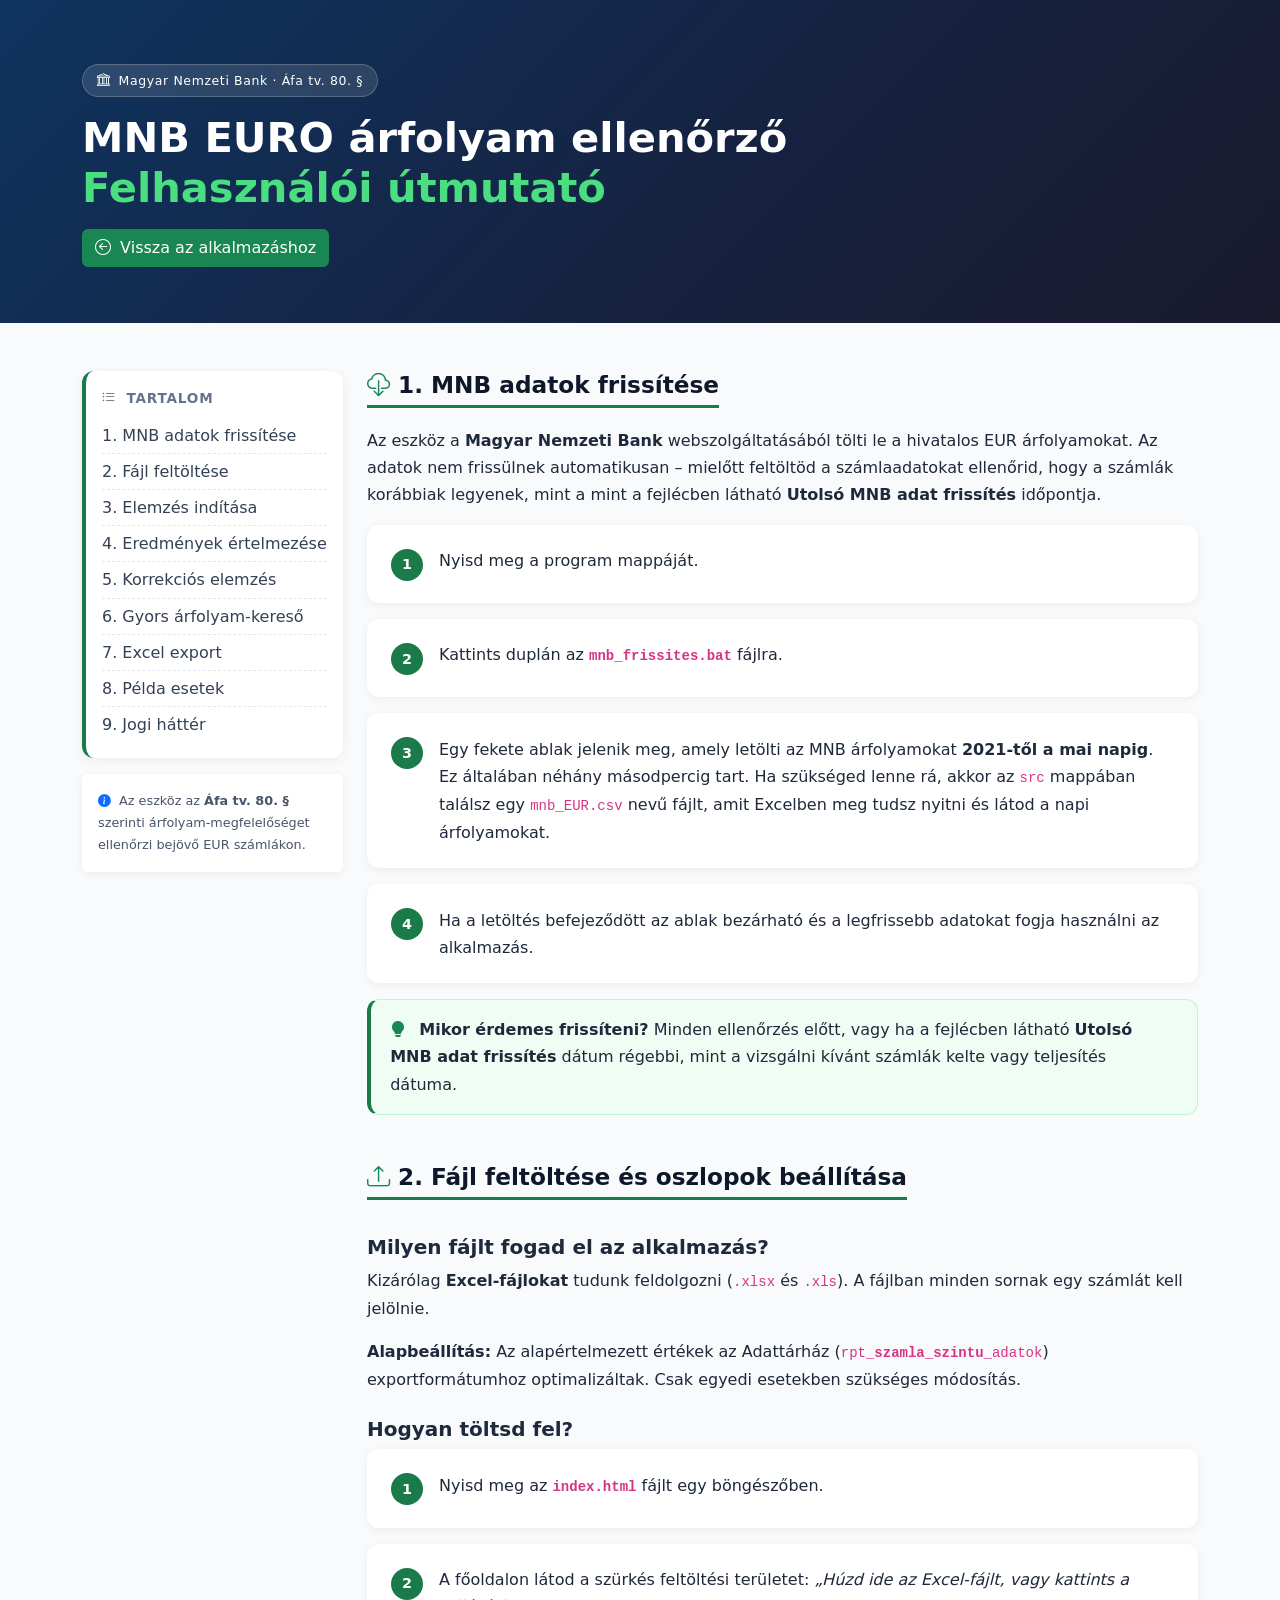
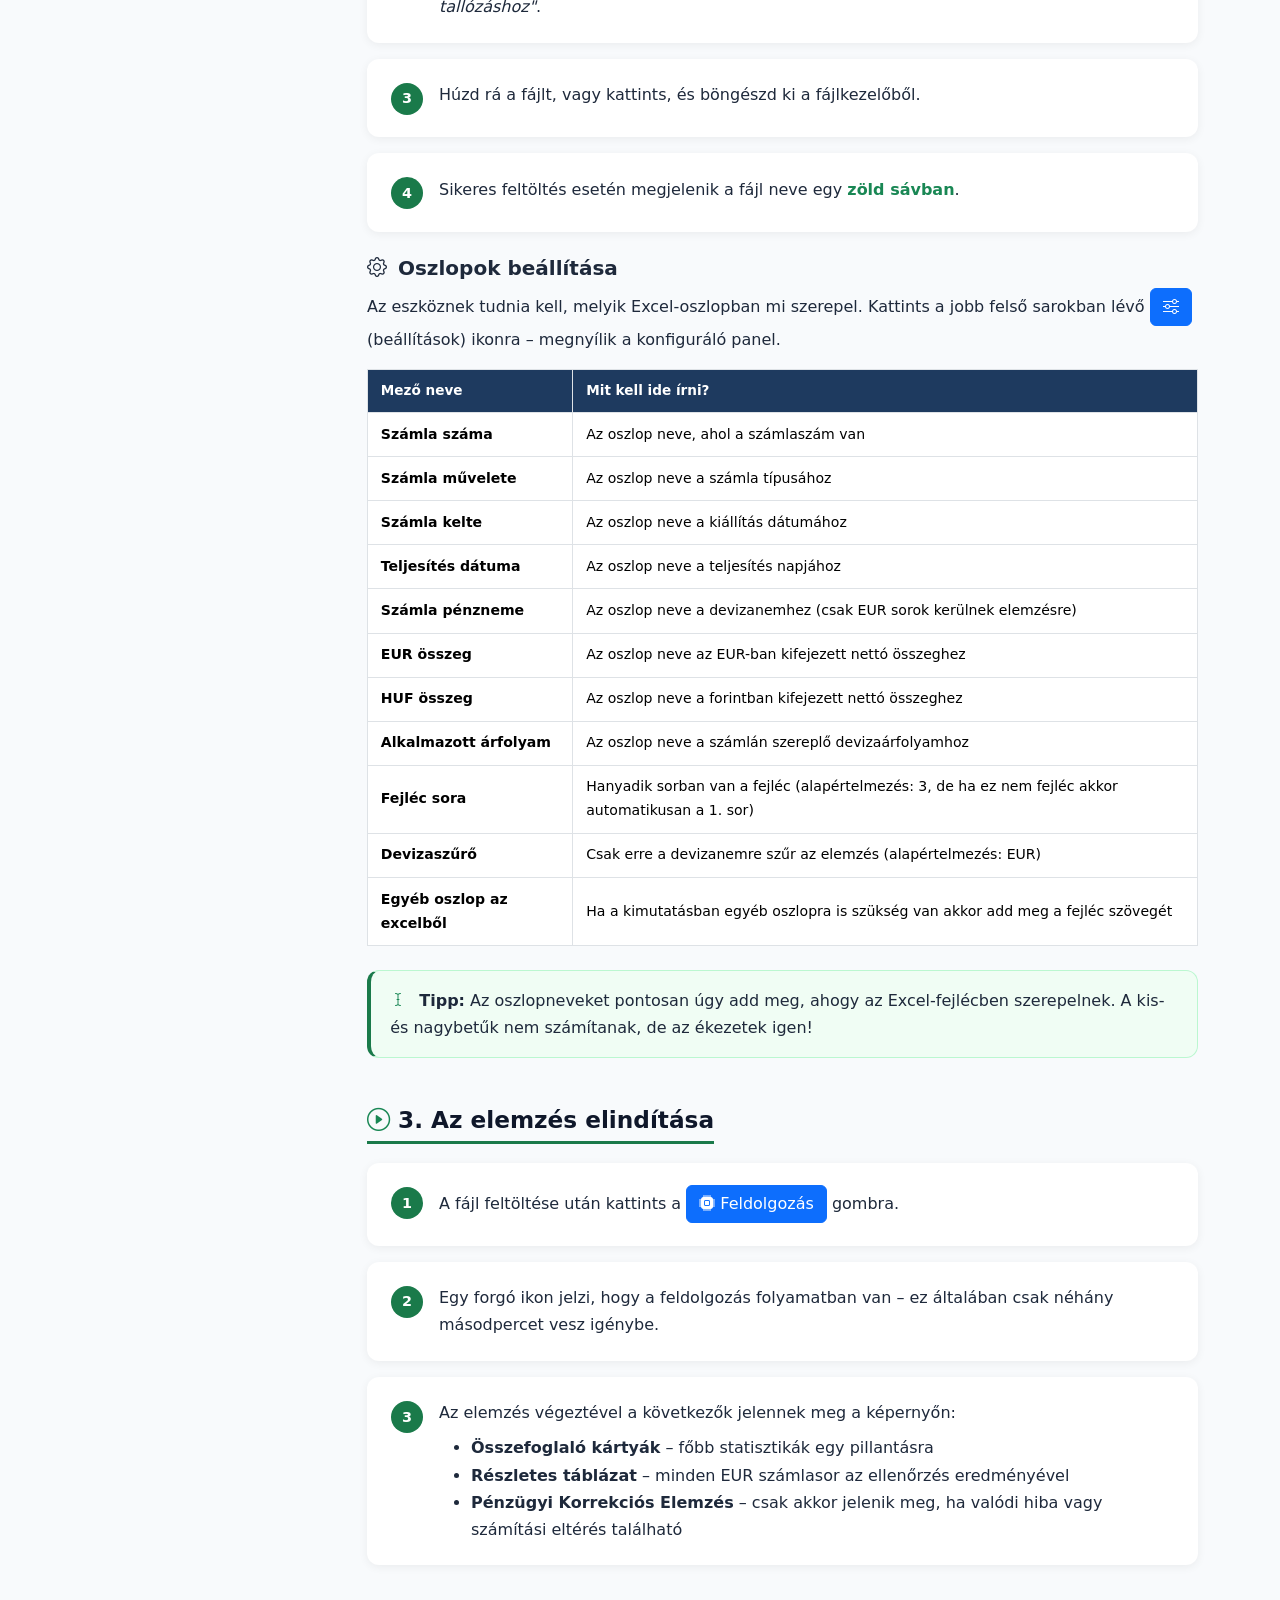
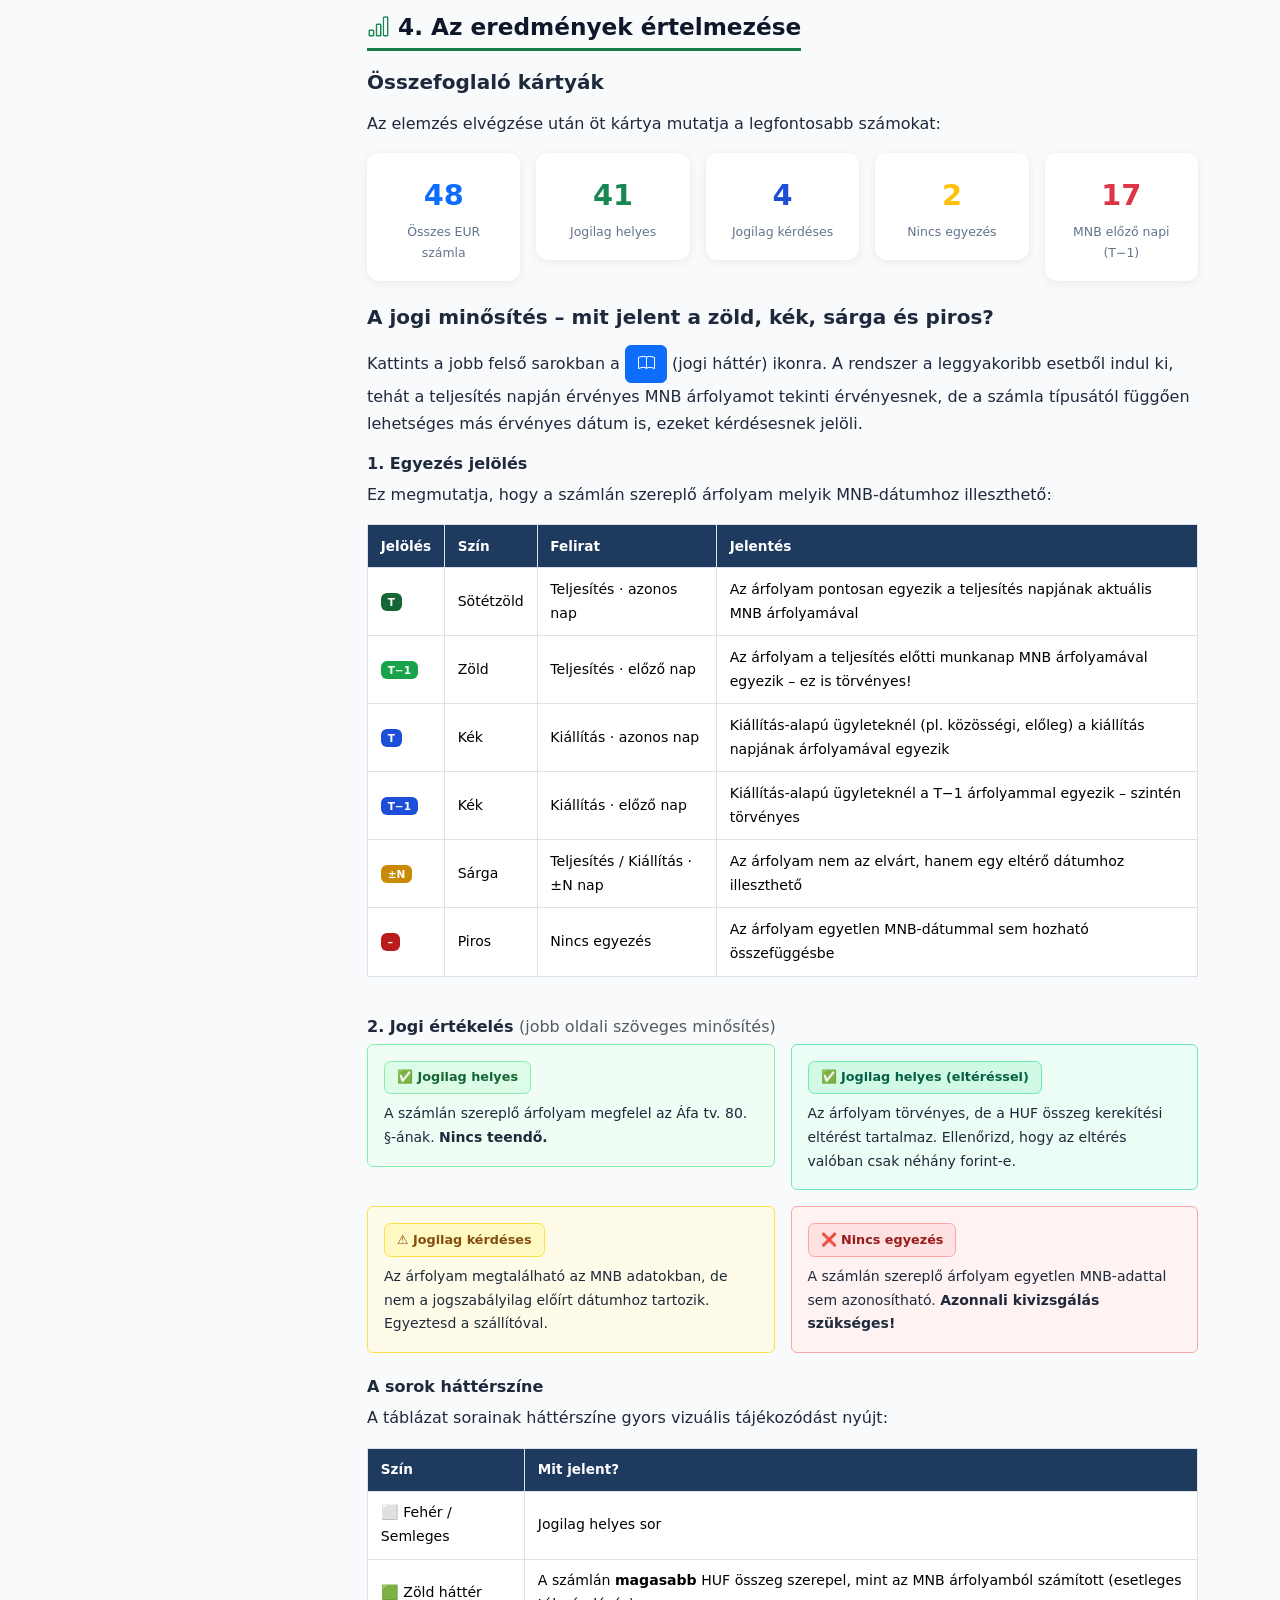
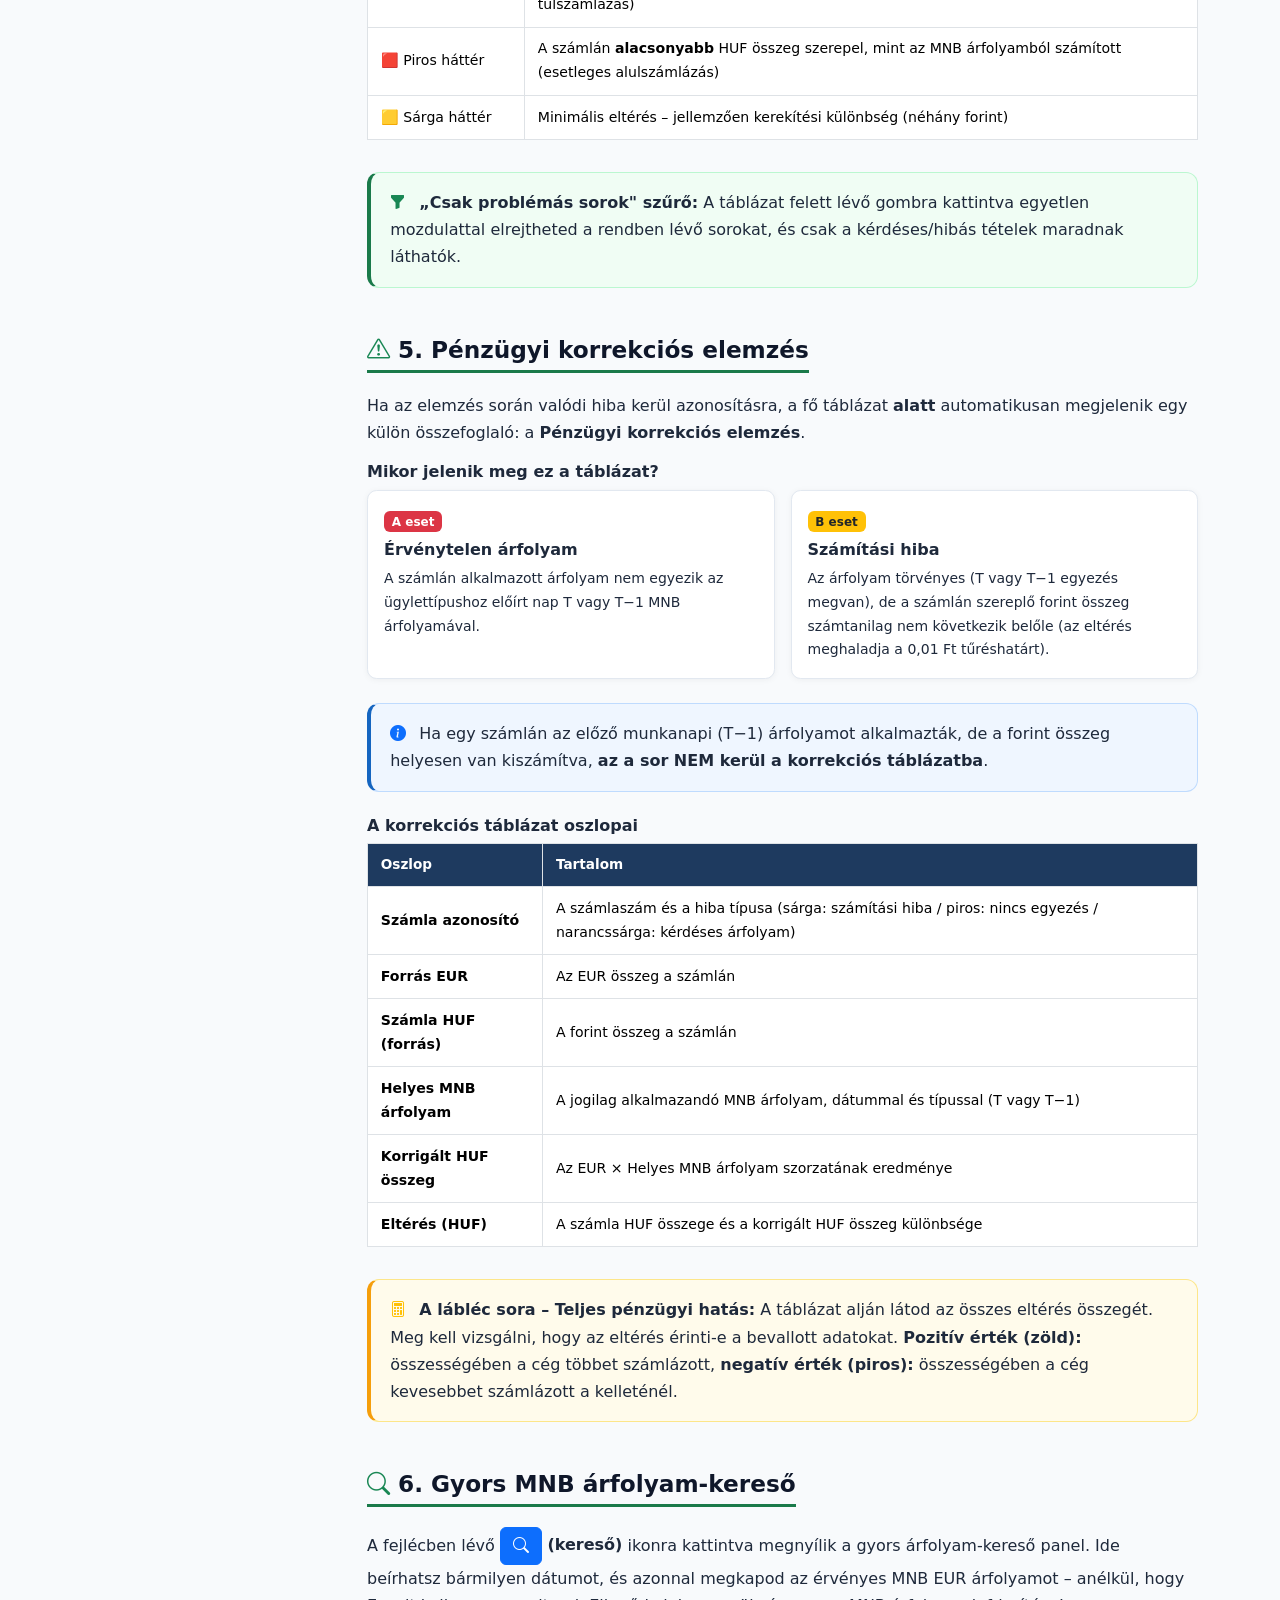
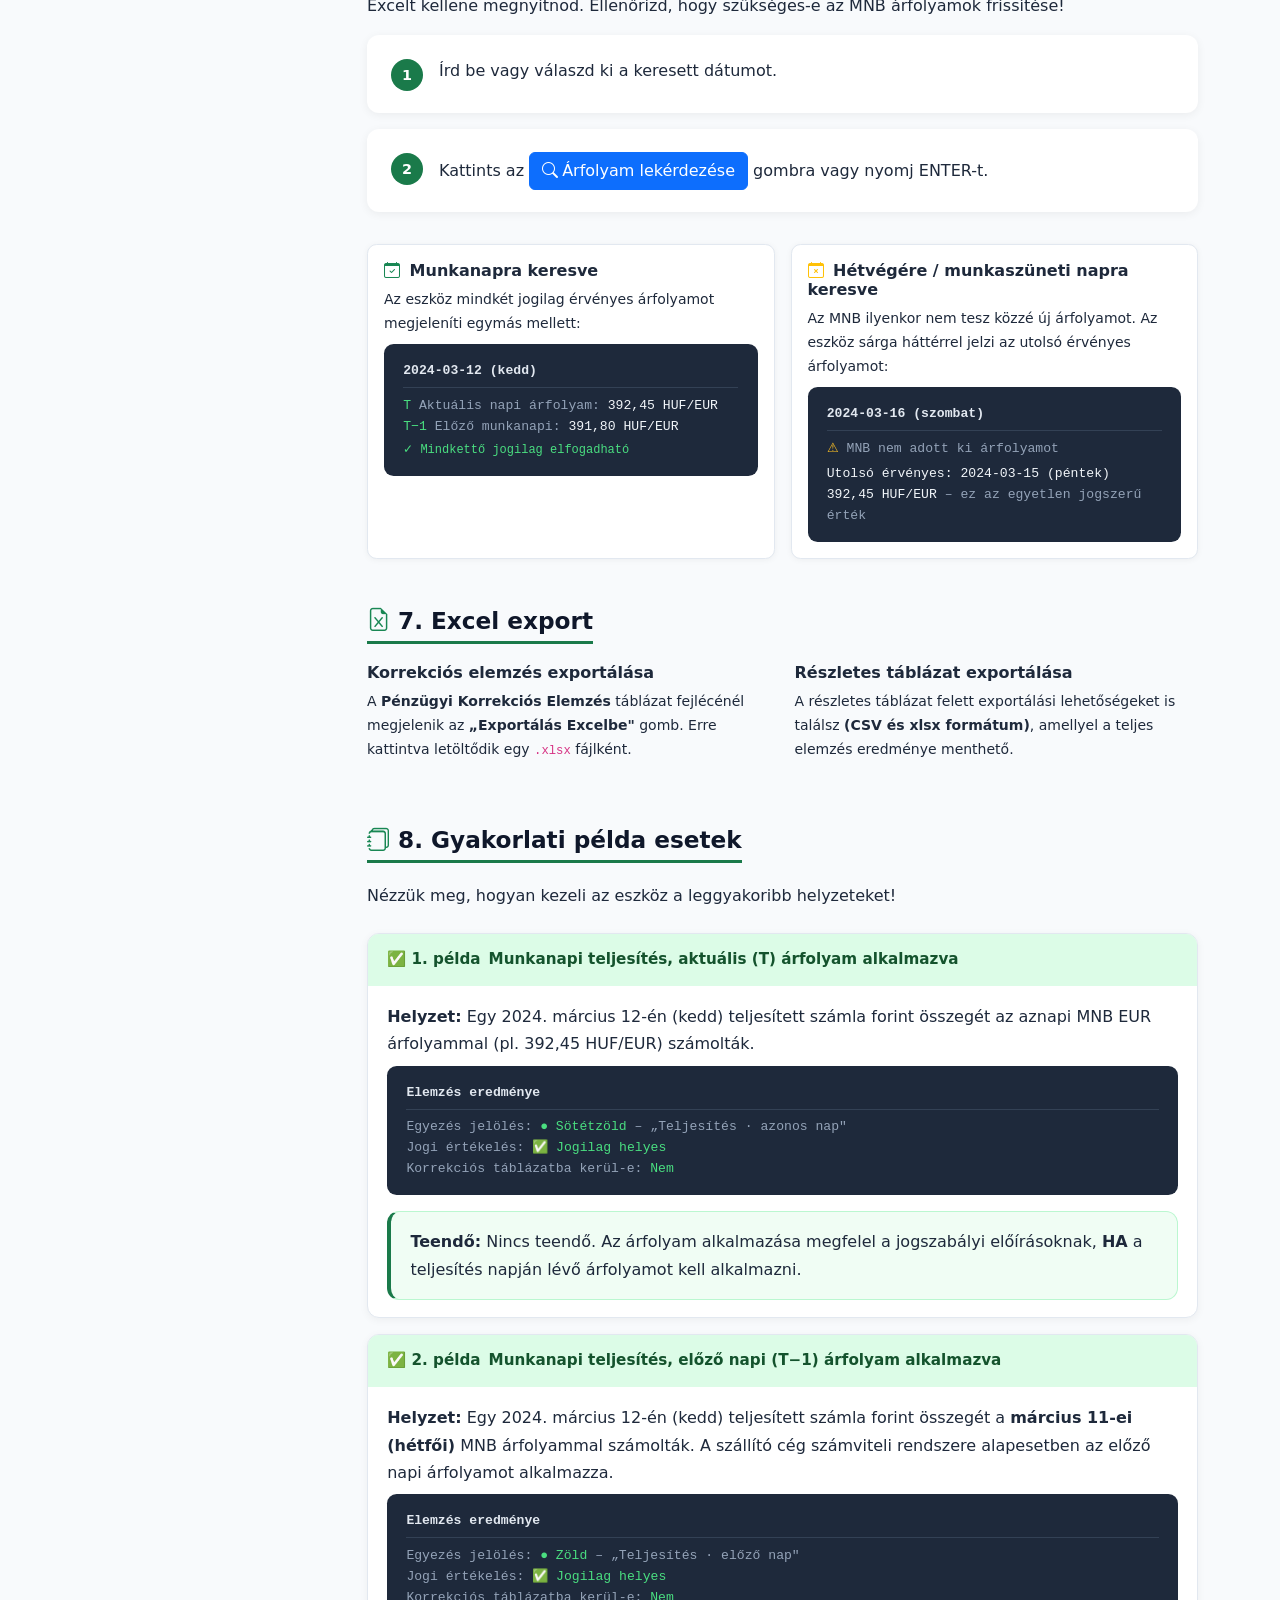
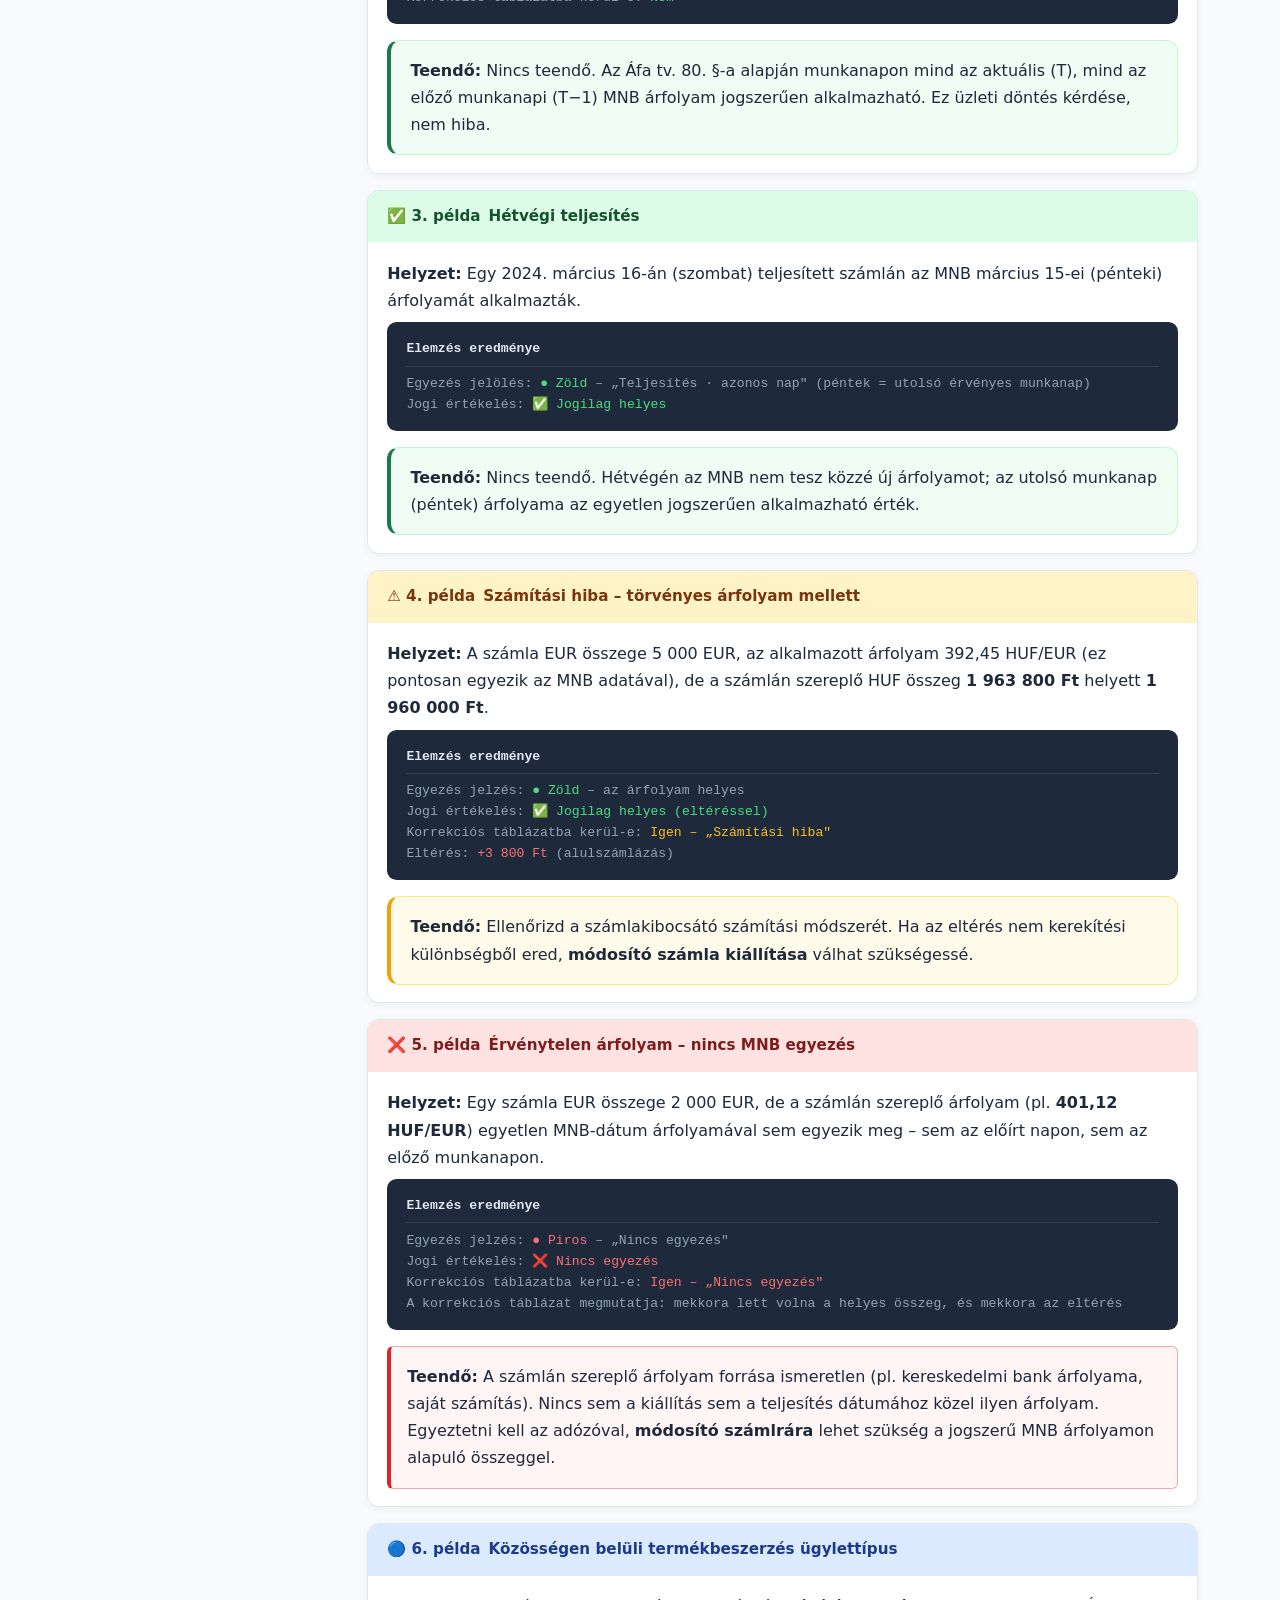
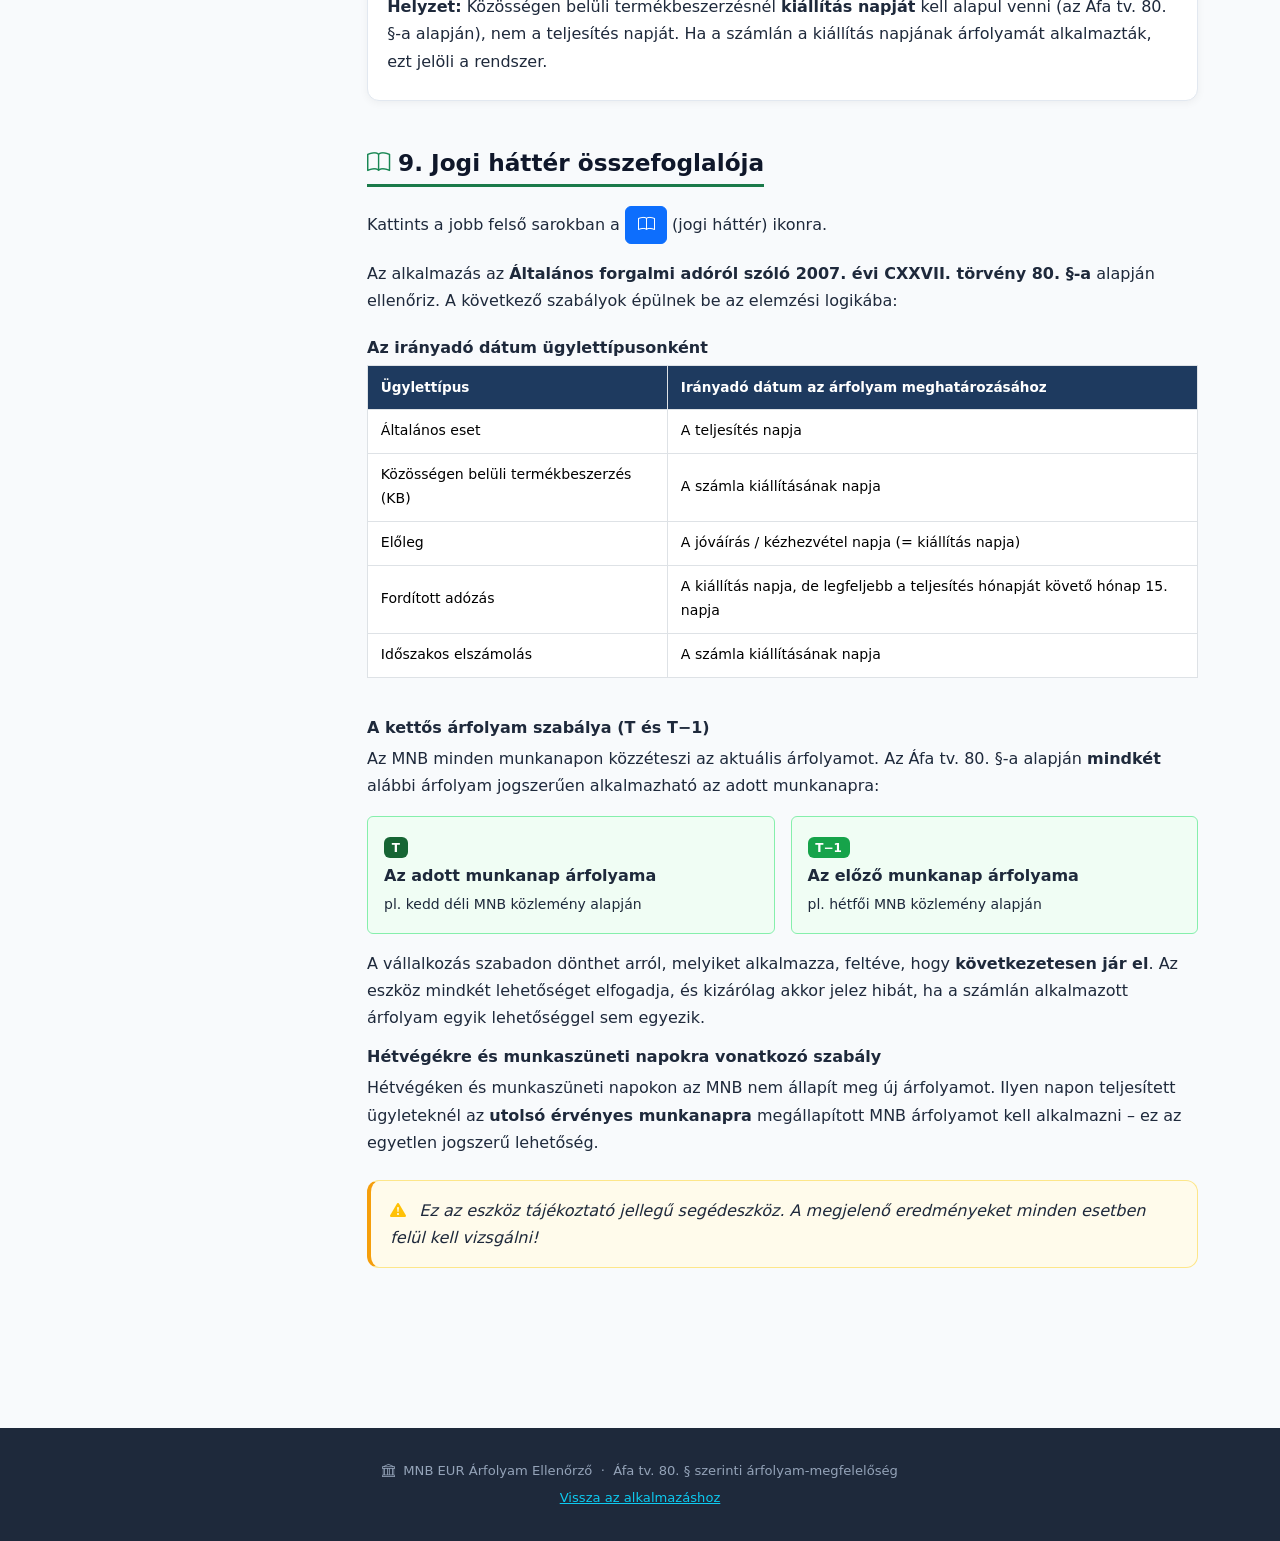
==== commit 2922bf30: "Update print statement from 'Hello' to 'Goodbye'" ====
--- a/felhasznaloi-leiras.html
+++ b/felhasznaloi-leiras.html
@@ -3,7 +3,7 @@
 <head>
   <meta charset="UTF-8">
   <meta name="viewport" content="width=device-width, initial-scale=1.0">
-  <title>Felhasználói leírás – MNB EUR Árfolyam Ellenőrző</title>
+  <title>Felhasználói leírás – MNB EURO árfolyam ellenőrző</title>
 
   <!-- Bootstrap 5.3 -->
   <link href="https://cdn.jsdelivr.net/npm/bootstrap@5.3.0/dist/css/bootstrap.min.css" rel="stylesheet">
@@ -238,12 +238,8 @@
     <span class="badge-pill mb-3 d-inline-block">
       <i class="bi bi-bank me-1"></i> Magyar Nemzeti Bank · Áfa tv. 80. §
     </span>
-    <h1 class="mb-3">MNB EUR Árfolyam Ellenőrző<br><span style="color:#4ade80;">Felhasználói útmutató</span></h1>
-    <p class="lead mb-4">
-      Szóval van egy eurós számlád és tudni akarod, hogy az alkalmazott árfolyam rendben van-e?
-      Ez az útmutató végigvezet az eszköz használatán – a feltöltéstől az Excel-exportig.
-    </p>
-    <a href="index.html" class="btn btn-success me-2">
+    <h1 class="mb-3">MNB EURO árfolyam ellenőrző<br><span style="color:#4ade80;">Felhasználói útmutató</span></h1>
+	    <a href="index.html" class="btn btn-success me-2">
       <i class="bi bi-arrow-left-circle me-1"></i> Vissza az alkalmazáshoz
     </a>
   </div>
@@ -287,12 +283,12 @@
         <h2 class="section-heading"><i class="bi bi-cloud-download me-2 text-success"></i>1. MNB adatok frissítése</h2>
         <p>
           Az eszköz a <strong>Magyar Nemzeti Bank</strong> webszolgáltatásából tölti le a hivatalos EUR árfolyamokat.
-          Az adatok nem frissülnek automatikusan – mielőtt elkezdel ellenőrizni, egyszer le kell tölteni őket.
+          Az adatok nem frissülnek automatikusan – mielőtt feltöltöd a számlaadatokat ellenőrid, hogy a számlák korábbiak legyenek, mint a mint a fejlécben látható <strong>Utolsó MNB adat frissítés</strong> időpontja.
         </p>
 
         <div class="step-card">
           <div class="step-num">1</div>
-          <div>Nyisd meg a program mappáját a fájlkezelőben.</div>
+          <div>Nyisd meg a program mappáját.</div>
         </div>
         <div class="step-card">
           <div class="step-num">2</div>
@@ -300,17 +296,17 @@
         </div>
         <div class="step-card">
           <div class="step-num">3</div>
-          <div>Egy fekete ablak jelenik meg, amely letölti az MNB árfolyamokat <strong>2021-től a mai napig</strong>. Ez általában néhány másodpercig tart.</div>
+          <div>Egy fekete ablak jelenik meg, amely letölti az MNB árfolyamokat <strong>2021-től a mai napig</strong>. Ez általában néhány másodpercig tart. Ha szükséged lenne rá, akkor az <code>src</code> mappában találsz egy <code>mnb_EUR.csv</code> nevű fájlt, amit Excelben meg tudsz nyitni és látod a napi árfolyamokat.</div>
         </div>
         <div class="step-card">
           <div class="step-num">4</div>
-          <div>Ha az ablak bezárult, kész vagy – a frissítés megtörtént.</div>
+          <div>Ha a letöltés befejeződött az ablak bezárható és a legfrissebb adatokat fogja használni az alkalmazás.</div>
         </div>
 
         <div class="tip-box mt-3">
           <i class="bi bi-lightbulb-fill text-success me-2"></i>
           <strong>Mikor érdemes frissíteni?</strong> Minden ellenőrzés előtt, vagy ha a fejlécben látható
-          <em>„Utolsó frissítés"</em> dátum régebbi, mint a vizsgálni kívánt számlák kelte.
+          <strong>Utolsó MNB adat frissítés</strong> dátum régebbi, mint a vizsgálni kívánt számlák kelte vagy teljesítés dátuma.
         </div>
       </section>
 
@@ -318,16 +314,17 @@
       <section id="feltoltes" class="mb-5">
         <h2 class="section-heading"><i class="bi bi-upload me-2 text-success"></i>2. Fájl feltöltése és oszlopok beállítása</h2>
 
-        <h5 class="fw-semibold mt-3 mb-2">Milyen fájlt fogad el az eszköz?</h5>
+        <h5 class="fw-semibold mt-3 mb-2">Milyen fájlt fogad el az alkalmazás?</h5>
         <p>
           Kizárólag <strong>Excel-fájlokat</strong> tudunk feldolgozni (<code>.xlsx</code> és <code>.xls</code>).
           A fájlban minden sornak egy számlát kell jelölnie.
         </p>
+		<span><strong>Alapbeállítás:</strong> Az alapértelmezett értékek az Adattárház (<code>rpt_<strong>szamla_szintu</strong>_adatok</code>) exportformátumhoz optimalizáltak. Csak egyedi esetekben szükséges módosítás. </span>
 
         <h5 class="fw-semibold mt-4 mb-2">Hogyan töltsd fel?</h5>
         <div class="step-card">
           <div class="step-num">1</div>
-          <div>Nyisd meg az <strong><code>index.html</code></strong> fájlt egy böngészőben (Chrome, Edge vagy Firefox).</div>
+          <div>Nyisd meg az <strong><code>index.html</code></strong> fájlt egy böngészőben.</div>
         </div>
         <div class="step-card">
           <div class="step-num">2</div>
@@ -345,7 +342,9 @@
         <h5 class="fw-semibold mt-4 mb-2"><i class="bi bi-gear me-1"></i> Oszlopok beállítása</h5>
         <p>
           Az eszköznek tudnia kell, melyik Excel-oszlopban mi szerepel.
-          Kattints a jobb felső sarokban lévő <strong>⚙ (fogaskerék)</strong> ikonra – megnyílik a konfiguráló panel.
+          Kattints a jobb felső sarokban lévő <button class="btn btn-primary" title="Oszlop-konfiguráció">
+            <i class="bi bi-sliders"></i>
+        </button> (beállítások) ikonra – megnyílik a konfiguráló panel.
         </p>
 
         <div class="table-responsive mt-2">
@@ -365,9 +364,9 @@
               <tr><td><strong>EUR összeg</strong></td><td>Az oszlop neve az EUR-ban kifejezett nettó összeghez</td></tr>
               <tr><td><strong>HUF összeg</strong></td><td>Az oszlop neve a forintban kifejezett nettó összeghez</td></tr>
               <tr><td><strong>Alkalmazott árfolyam</strong></td><td>Az oszlop neve a számlán szereplő devizaárfolyamhoz</td></tr>
-              <tr><td><strong>Ügylet típusa</strong></td><td>Az oszlop neve, amiből az ügylettípus azonosítható</td></tr>
-              <tr><td><strong>Fejléc sora</strong></td><td>Hanyadik sorban van a fejléc (alapértelmezés: 5)</td></tr>
+              <tr><td><strong>Fejléc sora</strong></td><td>Hanyadik sorban van a fejléc (alapértelmezés: 3, de ha ez nem fejléc akkor automatikusan a 1. sor)</td></tr>
               <tr><td><strong>Devizaszűrő</strong></td><td>Csak erre a devizanemre szűr az elemzés (alapértelmezés: EUR)</td></tr>
+			  <tr><td><strong>Egyéb oszlop az excelből</strong></td><td>Ha a kimutatásban egyéb oszlopra is szükség van akkor add meg a fejléc szövegét</td></tr>
             </tbody>
           </table>
         </div>
@@ -384,7 +383,9 @@
 
         <div class="step-card">
           <div class="step-num">1</div>
-          <div>A fájl feltöltése után kattints az <strong>„Elemzés indítása"</strong> gombra.</div>
+          <div>A fájl feltöltése után kattints a <button class="btn btn-primary">
+                    <i class="bi bi-cpu-fill"></i> Feldolgozás
+                </button> gombra.</div>
         </div>
         <div class="step-card">
           <div class="step-num">2</div>
@@ -414,7 +415,7 @@
           <div class="col-6 col-md-4 col-lg">
             <div class="stat-card">
               <div class="stat-num text-primary">48</div>
-              <div class="stat-label">Összes számla</div>
+              <div class="stat-label">Összes EUR számla</div>
             </div>
           </div>
           <div class="col-6 col-md-4 col-lg">
@@ -426,36 +427,35 @@
           <div class="col-6 col-md-4 col-lg">
             <div class="stat-card">
               <div class="stat-num" style="color:#1d4ed8;">4</div>
-              <div class="stat-label">Előző napi árfolyam</div>
+              <div class="stat-label">Jogilag kérdéses</div>
             </div>
           </div>
           <div class="col-6 col-md-4 col-lg">
             <div class="stat-card">
               <div class="stat-num text-warning">2</div>
-              <div class="stat-label">Kérdéses / Hiányzó</div>
+              <div class="stat-label">Nincs egyezés</div>
             </div>
           </div>
           <div class="col-6 col-md-4 col-lg">
             <div class="stat-card">
-              <div class="stat-num text-danger">−38 400 Ft</div>
-              <div class="stat-label">Pénzügyi eltérés</div>
-            </div>
-          </div>
-        </div>
-        <p class="text-muted" style="font-size:.82rem;"><em>* A fenti számok egy példa elemzés eredményei.</em></p>
-
-        <!-- Forrás jelvény -->
+              <div class="stat-num text-danger">17</div>
+              <div class="stat-label">MNB előző napi (T−1)</div>
+            </div>
+          </div>
+        </div>
+
+        <!-- Egyezés jelölés -->
         <h5 class="fw-semibold mt-4 mb-3">A jogi minősítés – mit jelent a zöld, kék, sárga és piros?</h5>
-        <p>Minden számlasornál <strong>két jelzés</strong> látható egymás mellett:</p>
-
-        <h6 class="fw-bold mt-3 mb-2">1. Forrás jelvény <span class="text-muted fw-normal">(bal oldali kis badge)</span></h6>
+        <p>Kattints a jobb felső sarokban a <button class="btn btn-primary" title="Jogi háttér"> <i class="bi bi-book"></i></button> (jogi háttér) ikonra. A rendszer a leggyakoribb esetből indul ki, tehát a teljesítés napján érvényes MNB árfolyamot tekinti érvényesnek, de a számla típusától függően lehetséges más érvényes dátum is, ezeket kérdésesnek jelöli.
+</p>
+        <h6 class="fw-bold mt-3 mb-2">1. Egyezés jelölés</h6>
         <p>Ez megmutatja, hogy a számlán szereplő árfolyam melyik MNB-dátumhoz illeszthető:</p>
 
         <div class="table-responsive">
           <table class="table doc-table table-bordered">
             <thead>
               <tr>
-                <th>Jelvény</th>
+                <th>Jelölés</th>
                 <th>Szín</th>
                 <th>Felirat</th>
                 <th>Jelentés</th>
@@ -556,10 +556,10 @@
 
       <!-- ═══ 5. KORREKCIÓS ═══ -->
       <section id="korrekcios" class="mb-5">
-        <h2 class="section-heading"><i class="bi bi-exclamation-triangle me-2 text-success"></i>5. Pénzügyi Korrekciós Elemzés</h2>
+        <h2 class="section-heading"><i class="bi bi-exclamation-triangle me-2 text-success"></i>5. Pénzügyi korrekciós elemzés</h2>
         <p>
-          Ha az elemzés során valódi hiba kerül azonosításra, a részletes táblázat <strong>alatt</strong> automatikusan
-          megjelenik egy külön összefoglaló: a <strong>Pénzügyi Korrekciós Elemzés</strong>.
+          Ha az elemzés során valódi hiba kerül azonosításra, a fő táblázat <strong>alatt</strong> automatikusan
+          megjelenik egy külön összefoglaló: a <strong>Pénzügyi korrekciós elemzés</strong>.
         </p>
 
         <h6 class="fw-bold mt-3 mb-2">Mikor jelenik meg ez a táblázat?</h6>
@@ -582,7 +582,7 @@
 
         <div class="info-box mb-4">
           <i class="bi bi-info-circle-fill text-primary me-2"></i>
-          <strong>Fontos:</strong> Ha egy számlán az előző munkanapi (T−1) árfolyamot alkalmazták, de a forint összeg helyesen van kiszámítva, <strong>az a sor NEM kerül a korrekciós táblázatba</strong>. A T−1 árfolyam jogszerű üzleti döntés, nem hiba.
+          Ha egy számlán az előző munkanapi (T−1) árfolyamot alkalmazták, de a forint összeg helyesen van kiszámítva, <strong>az a sor NEM kerül a korrekciós táblázatba</strong>.
         </div>
 
         <h6 class="fw-bold mb-2">A korrekciós táblázat oszlopai</h6>
@@ -604,9 +604,9 @@
 
         <div class="warning-box mt-3">
           <i class="bi bi-calculator text-warning me-2"></i>
-          <strong>A lábléc sora – Teljes pénzügyi hatás:</strong> A táblázat alján látod az összes eltérés összegét.
-          <strong>Pozitív érték (piros):</strong> összességében a cég többet fizetett a kelleténél.
-          <strong>Negatív érték (zöld):</strong> összességében a cég kevesebbet fizetett a kelleténél.
+          <strong>A lábléc sora – Teljes pénzügyi hatás:</strong> A táblázat alján látod az összes eltérés összegét. Meg kell vizsgálni, hogy az eltérés érinti-e a bevallott adatokat.
+          <strong>Pozitív érték (zöld):</strong> összességében a cég többet számlázott, 
+          <strong>negatív érték (piros):</strong> összességében a cég kevesebbet számlázott a kelleténél.
         </div>
       </section>
 
@@ -614,17 +614,19 @@
       <section id="kereso" class="mb-5">
         <h2 class="section-heading"><i class="bi bi-search me-2 text-success"></i>6. Gyors MNB árfolyam-kereső</h2>
         <p>
-          A fejlécben lévő <strong>🔍 (kereső)</strong> ikonra kattintva megnyílik a Gyors Árfolyam-kereső panel.
-          Ide beírhatsz bármilyen dátumot, és azonnal megkapod az érvényes MNB EUR árfolyamot – anélkül, hogy Excelt kellene megnyitnod.
+          A fejlécben lévő <strong><button class="btn btn-primary" title="Gyors árfolyam-keresés">
+            <i class="bi bi-search"></i>
+        </button> (kereső)</strong> ikonra kattintva megnyílik a gyors árfolyam-kereső panel.
+          Ide beírhatsz bármilyen dátumot, és azonnal megkapod az érvényes MNB EUR árfolyamot – anélkül, hogy Excelt kellene megnyitnod. Ellenőrizd, hogy szükséges-e az MNB árfolyamok frissítése!
         </p>
 
         <div class="step-card">
           <div class="step-num">1</div>
-          <div>Írd be a keresett dátumot <strong>ÉÉÉÉ-HH-NN</strong> formátumban (pl. <code>2024-03-15</code>).</div>
+          <div>Írd be vagy válaszd ki a keresett dátumot.</div>
         </div>
         <div class="step-card">
           <div class="step-num">2</div>
-          <div>Kattints a <strong>„Keresés"</strong> gombra, vagy nyomj Entert.</div>
+          <div>Kattints az <button class="btn btn-primary"><i class="bi bi-search me-1"></i>Árfolyam lekérdezése</button> gombra vagy nyomj ENTER-t.</div>
         </div>
 
         <div class="row g-3 mt-2">
@@ -665,20 +667,13 @@
             <p class="small">
               A <strong>Pénzügyi Korrekciós Elemzés</strong> táblázat fejlécénél megjelenik az
               <strong>„Exportálás Excelbe"</strong> gomb. Erre kattintva letöltődik egy
-              <code>.xlsx</code> fájl, amely tartalmazza:
-            </p>
-            <ul class="small">
-              <li>Az összes problémás számla adatait</li>
-              <li>A lábléc sorban az összesített pénzügyi hatást</li>
-              <li>Az összes számot <strong>vesszővel</strong> mint tizedes elválasztóval (magyar könyvelési szoftverekkel kompatibilis)</li>
-            </ul>
+              <code>.xlsx</code> fájlként.
           </div>
           <div class="col-md-6">
             <h6 class="fw-semibold mb-2">Részletes táblázat exportálása</h6>
             <p class="small">
               A részletes táblázat felett exportálási lehetőségeket is találsz
-              <strong>(CSV formátum)</strong>, amellyel a teljes elemzés eredménye menthető
-              a saját könyvelési rendszeredbe való feldolgozáshoz.
+              <strong>(CSV és xlsx formátum)</strong>, amellyel a teljes elemzés eredménye menthető.
             </p>
           </div>
         </div>
@@ -702,12 +697,12 @@
             </p>
             <div class="screen-mock mb-3">
               <div class="sm-head">Elemzés eredménye</div>
-              <div>Forrás jelvény: <span class="sm-green">● Sötétzöld</span> – „Teljesítés · azonos nap"</div>
+              <div>Egyezés jelölés: <span class="sm-green">● Sötétzöld</span> – „Teljesítés · azonos nap"</div>
               <div>Jogi értékelés: <span class="sm-green">✅ Jogilag helyes</span></div>
               <div>Korrekciós táblázatba kerül-e: <span class="sm-green">Nem</span></div>
             </div>
             <div class="tip-box">
-              <strong>Teendő:</strong> Nincs teendő. Az árfolyam alkalmazása megfelel a jogszabályi előírásoknak.
+              <strong>Teendő:</strong> Nincs teendő. Az árfolyam alkalmazása megfelel a jogszabályi előírásoknak, <strong>HA</strong> a teljesítés napján lévő árfolyamot kell alkalmazni.
             </div>
           </div>
         </div>
@@ -726,7 +721,7 @@
             </p>
             <div class="screen-mock mb-3">
               <div class="sm-head">Elemzés eredménye</div>
-              <div>Forrás jelvény: <span class="sm-green">● Zöld</span> – „Teljesítés · előző nap"</div>
+              <div>Egyezés jelölés: <span class="sm-green">● Zöld</span> – „Teljesítés · előző nap"</div>
               <div>Jogi értékelés: <span class="sm-green">✅ Jogilag helyes</span></div>
               <div>Korrekciós táblázatba kerül-e: <span class="sm-green">Nem</span></div>
             </div>
@@ -750,7 +745,7 @@
             </p>
             <div class="screen-mock mb-3">
               <div class="sm-head">Elemzés eredménye</div>
-              <div>Forrás jelvény: <span class="sm-green">● Zöld</span> – „Teljesítés · azonos nap" <span style="color:#94a3b8;">(péntek = utolsó érvényes munkanap)</span></div>
+              <div>Egyezés jelölés: <span class="sm-green">● Zöld</span> – „Teljesítés · azonos nap" <span style="color:#94a3b8;">(péntek = utolsó érvényes munkanap)</span></div>
               <div>Jogi értékelés: <span class="sm-green">✅ Jogilag helyes</span></div>
             </div>
             <div class="tip-box">
@@ -774,7 +769,7 @@
             </p>
             <div class="screen-mock mb-3">
               <div class="sm-head">Elemzés eredménye</div>
-              <div>Forrás jelvény: <span class="sm-green">● Zöld</span> – az árfolyam helyes</div>
+              <div>Egyezés jelzés: <span class="sm-green">● Zöld</span> – az árfolyam helyes</div>
               <div>Jogi értékelés: <span class="sm-green">✅ Jogilag helyes (eltéréssel)</span></div>
               <div>Korrekciós táblázatba kerül-e: <span class="sm-yellow">Igen – „Számítási hiba"</span></div>
               <div>Eltérés: <span class="sm-red">+3 800 Ft</span> (alulszámlázás)</div>
@@ -800,15 +795,15 @@
             </p>
             <div class="screen-mock mb-3">
               <div class="sm-head">Elemzés eredménye</div>
-              <div>Forrás jelvény: <span class="sm-red">● Piros</span> – „Nincs egyezés"</div>
+              <div>Egyezés jelzés: <span class="sm-red">● Piros</span> – „Nincs egyezés"</div>
               <div>Jogi értékelés: <span class="sm-red">❌ Nincs egyezés</span></div>
               <div>Korrekciós táblázatba kerül-e: <span class="sm-red">Igen – „Nincs egyezés"</span></div>
               <div>A korrekciós táblázat megmutatja: mekkora lett volna a helyes összeg, és mekkora az eltérés</div>
             </div>
             <div class="p-3 rounded" style="background:#fff5f5;border:1px solid #fca5a5;border-left:4px solid #dc2626;">
               <strong>Teendő:</strong> A számlán szereplő árfolyam forrása ismeretlen
-              (pl. kereskedelmi bank árfolyama, saját számítás).
-              Egyeztesd a szállítóval, és kérj <strong>módosító számlát</strong>
+              (pl. kereskedelmi bank árfolyama, saját számítás). Nincs sem a kiállítás sem a teljesítés dátumához közel ilyen árfolyam. 
+              Egyeztetni kell az adózóval, <strong>módosító számlrára</strong> lehet szükség 
               a jogszerű MNB árfolyamon alapuló összeggel.
             </div>
           </div>
@@ -818,24 +813,13 @@
         <div class="example-card ex-blue mb-3">
           <div class="example-header">
             <span>🔵 6. példa</span>
-            <span>Közösségen belüli termékbeszerzés (KB) ügylettípus</span>
+            <span>Közösségen belüli termékbeszerzés ügylettípus</span>
           </div>
           <div class="example-body">
             <p class="mb-2">
-              <strong>Helyzet:</strong> Közösségen belüli termékbeszerzésnél (KB) az eszköz a
-              <strong>kiállítás napját</strong> veszi alapul (az Áfa tv. 80. §-a alapján),
-              nem a teljesítés napját. A számlán a kiállítás napjának T-árfolyamát alkalmazták.
+              <strong>Helyzet:</strong> Közösségen belüli termékbeszerzésnél <strong>kiállítás napját</strong> kell alapul venni (az Áfa tv. 80. §-a alapján),
+              nem a teljesítés napját. Ha a számlán a kiállítás napjának árfolyamát alkalmazták, ezt jelöli a rendszer.
             </p>
-            <div class="screen-mock mb-3">
-              <div class="sm-head">Elemzés eredménye</div>
-              <div>Forrás jelvény: <span class="sm-blue">● Kék</span> – „Kiállítás · azonos nap"</div>
-              <div>Jogi értékelés: <span class="sm-green">✅ Jogilag helyes</span></div>
-            </div>
-            <div class="tip-box">
-              <strong>Teendő:</strong> Nincs teendő. Az eszköz figyelembe veszi az ügylettípus-specifikus szabályokat:
-              KB, előleg, időszakos elszámolás és fordított adózás esetén a kiállítás napja az irányadó,
-              nem a teljesítés napja.
-            </div>
           </div>
         </div>
       </section>
@@ -843,8 +827,9 @@
       <!-- ═══ 9. JOGI HÁTTÉR ═══ -->
       <section id="jogi" class="mb-5">
         <h2 class="section-heading"><i class="bi bi-book me-2 text-success"></i>9. Jogi háttér összefoglalója</h2>
+		<p>Kattints a jobb felső sarokban a <button class="btn btn-primary" title="Jogi háttér"> <i class="bi bi-book"></i></button> (jogi háttér) ikonra.</p>
         <p>
-          Az eszköz az <strong>Általános forgalmi adóról szóló 2007. évi CXXVII. törvény 80. §-a</strong> alapján ellenőriz.
+          Az alkalmazás az <strong>Általános forgalmi adóról szóló 2007. évi CXXVII. törvény 80. §-a</strong> alapján ellenőriz.
           A következő szabályok épülnek be az elemzési logikába:
         </p>
 
@@ -901,8 +886,7 @@
         <div class="warning-box mt-4">
           <i class="bi bi-exclamation-triangle-fill text-warning me-2"></i>
           <em>
-            Ez az eszköz tájékoztató jellegű segédeszköz. Az itt megjelenő eredmények nem helyettesítik
-            az adótanácsadói vagy könyvvizsgálói szakvéleményt. Kétes esetekben minden esetben kérj szakértő segítséget.
+            Ez az eszköz tájékoztató jellegű segédeszköz. A megjelenő eredményeket minden esetben felül kell vizsgálni!
           </em>
         </div>
       </section>
